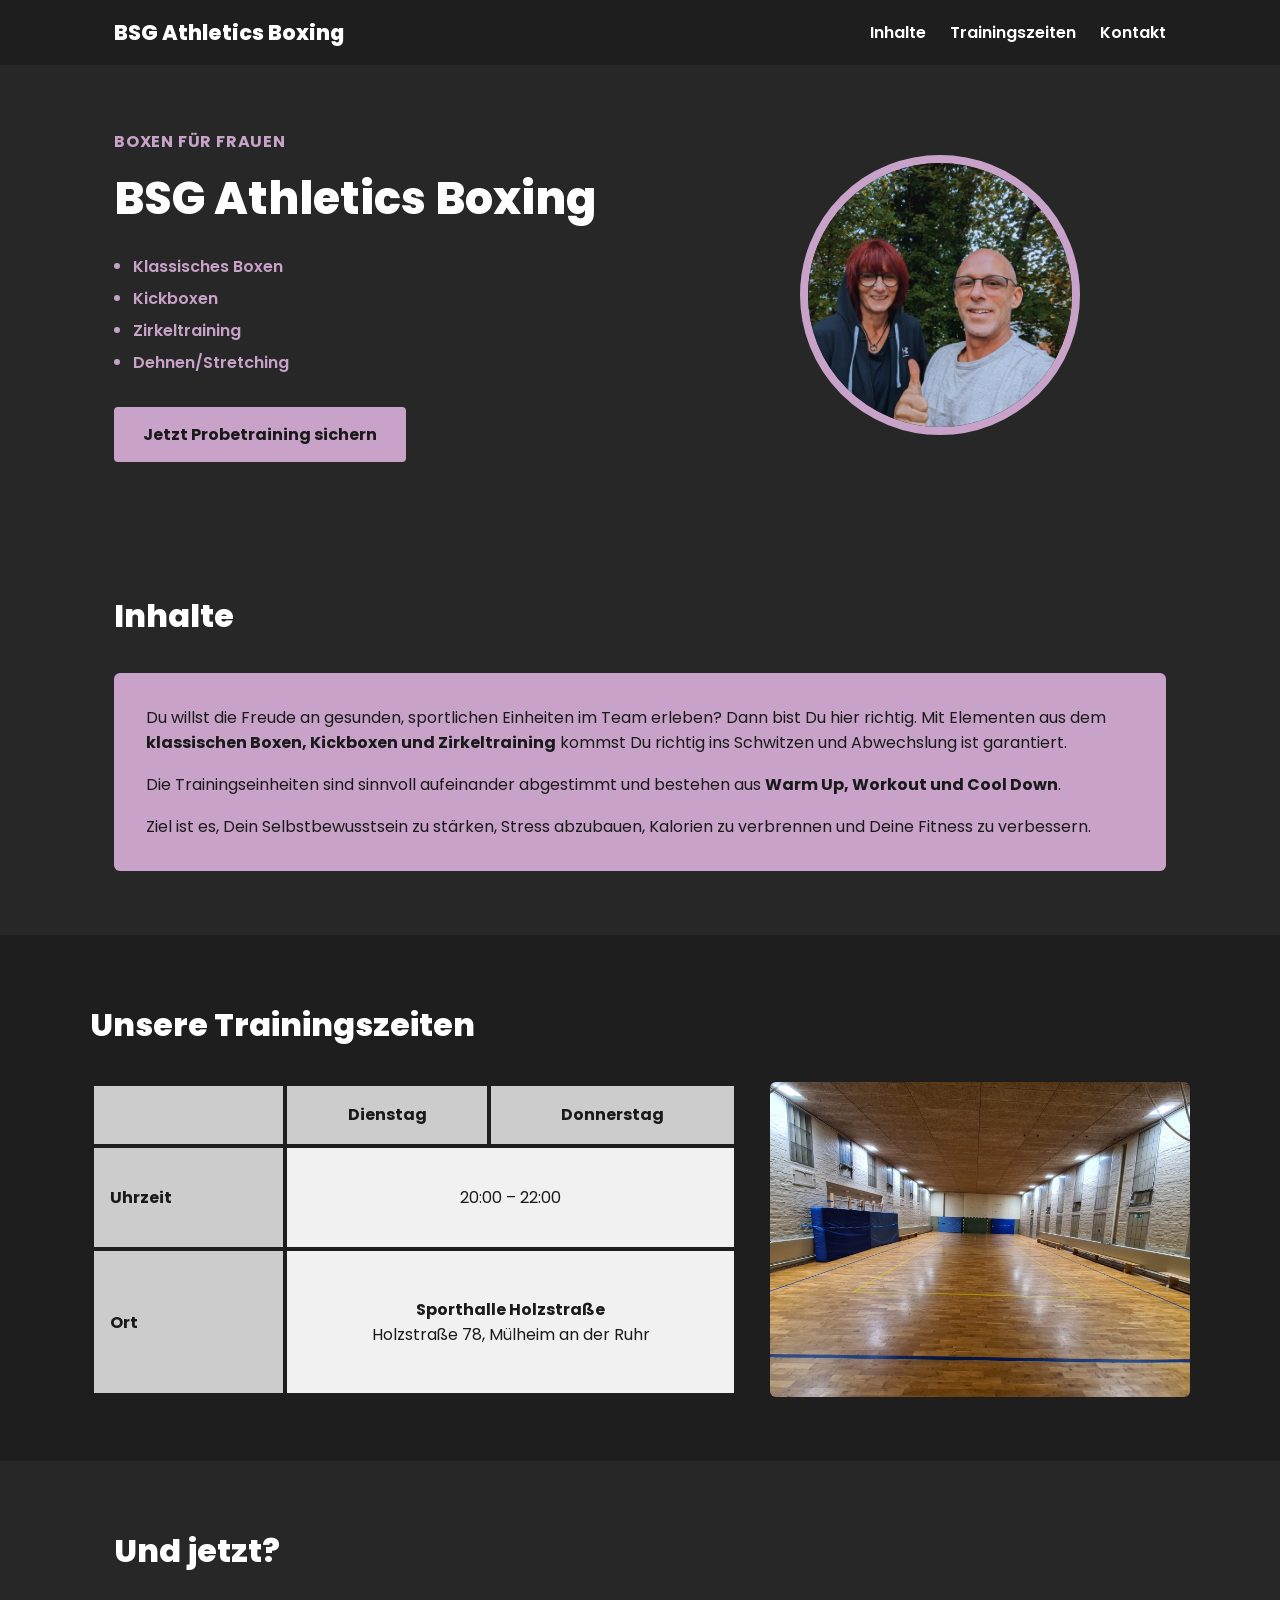
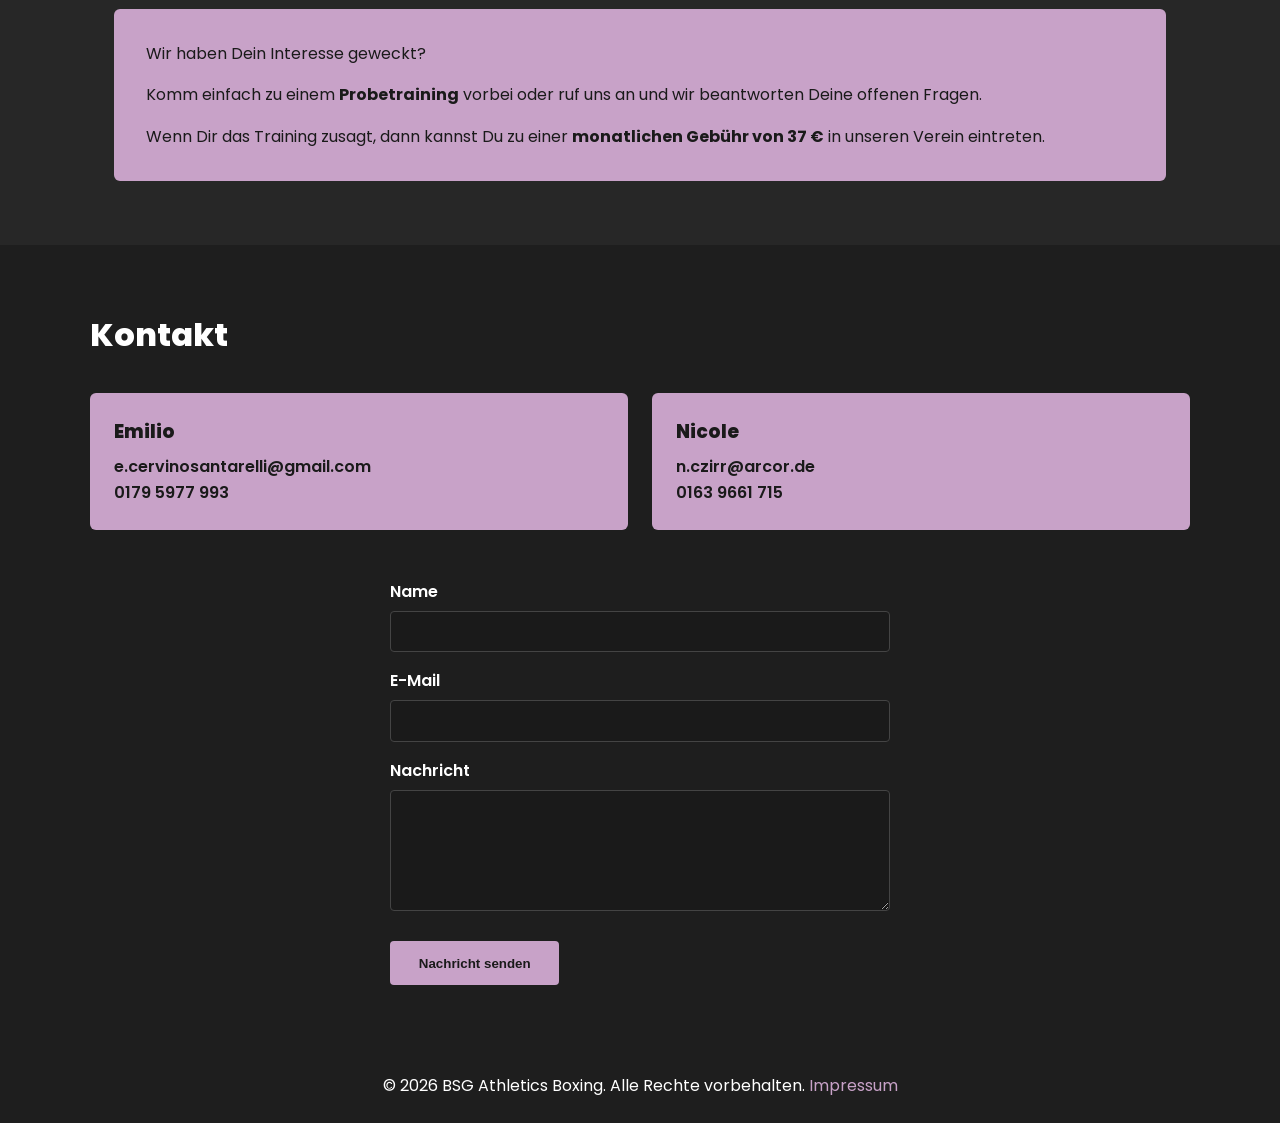
==== index.html @ befed925 "Redesign site to match club flyer Apply the dark/lilac color scheme and content from the BSG Athleti" ====
<!DOCTYPE html>
<html lang="de">
<head>
  <meta charset="UTF-8">
  <meta name="viewport" content="width=device-width, initial-scale=1.0">
  <title>BSG Athletics Boxing – Boxen für Frauen in Mülheim an der Ruhr</title>
  <link rel="preconnect" href="https://fonts.googleapis.com">
  <link rel="preconnect" href="https://fonts.gstatic.com" crossorigin>
  <link href="https://fonts.googleapis.com/css2?family=Poppins:wght@400;600;700;800&display=swap" rel="stylesheet">
  <link rel="stylesheet" href="css/style.css">
</head>
<body>

  <header class="site-header">
    <nav class="navbar">
      <a href="#" class="logo">BSG Athletics Boxing</a>
      <button class="nav-toggle" id="navToggle" aria-label="Menü öffnen">☰</button>
      <ul class="nav-links" id="navLinks">
        <li><a href="#inhalte">Inhalte</a></li>
        <li><a href="#trainingszeiten">Trainingszeiten</a></li>
        <li><a href="#kontakt">Kontakt</a></li>
      </ul>
    </nav>
  </header>

  <section class="hero">
    <div class="hero-content">
      <p class="eyebrow">Boxen für Frauen</p>
      <h1>BSG Athletics Boxing</h1>
      <ul class="hero-list">
        <li>Klassisches Boxen</li>
        <li>Kickboxen</li>
        <li>Zirkeltraining</li>
        <li>Dehnen/Stretching</li>
      </ul>
      <a href="#kontakt" class="btn">Jetzt Probetraining sichern</a>
    </div>
    <div class="hero-photo">
      <img src="images/team.jpg" alt="Emilio und Nicole von BSG Athletics Boxing">
    </div>
  </section>

  <section id="inhalte" class="section">
    <h2>Inhalte</h2>
    <div class="highlight-box">
      <p>
        Du willst die Freude an gesunden, sportlichen Einheiten im Team erleben?
        Dann bist Du hier richtig. Mit Elementen aus dem <strong>klassischen Boxen,
        Kickboxen und Zirkeltraining</strong> kommst Du richtig ins Schwitzen und
        Abwechslung ist garantiert.
      </p>
      <p>
        Die Trainingseinheiten sind sinnvoll aufeinander abgestimmt und bestehen aus
        <strong>Warm Up, Workout und Cool Down</strong>.
      </p>
      <p>
        Ziel ist es, Dein Selbstbewusstsein zu stärken, Stress abzubauen, Kalorien zu
        verbrennen und Deine Fitness zu verbessern.
      </p>
    </div>
  </section>

  <section id="trainingszeiten" class="section section-alt">
    <h2>Unsere Trainingszeiten</h2>
    <div class="times-wrap">
      <table class="times-table">
        <thead>
          <tr>
            <th></th>
            <th>Dienstag</th>
            <th>Donnerstag</th>
          </tr>
        </thead>
        <tbody>
          <tr>
            <th>Uhrzeit</th>
            <td colspan="2">20:00 – 22:00</td>
          </tr>
          <tr>
            <th>Ort</th>
            <td colspan="2">
              <strong>Sporthalle Holzstraße</strong><br>
              Holzstraße 78, Mülheim an der Ruhr
            </td>
          </tr>
        </tbody>
      </table>
      <img class="hall-photo" src="images/sporthalle.jpg" alt="Sporthalle Holzstraße">
    </div>
  </section>

  <section id="und-jetzt" class="section">
    <h2>Und jetzt?</h2>
    <div class="highlight-box">
      <p>Wir haben Dein Interesse geweckt?</p>
      <p>
        Komm einfach zu einem <strong>Probetraining</strong> vorbei oder ruf uns an und wir
        beantworten Deine offenen Fragen.
      </p>
      <p>
        Wenn Dir das Training zusagt, dann kannst Du zu einer <strong>monatlichen Gebühr von 37&nbsp;€</strong>
        in unseren Verein eintreten.
      </p>
    </div>
  </section>

  <section id="kontakt" class="section section-alt">
    <h2>Kontakt</h2>
    <div class="contact-grid">
      <div class="contact-card">
        <h3>Emilio</h3>
        <p><a href="mailto:e.cervinosantarelli@gmail.com">e.cervinosantarelli@gmail.com</a></p>
        <p><a href="tel:+491795977993">0179 5977 993</a></p>
      </div>
      <div class="contact-card">
        <h3>Nicole</h3>
        <p><a href="mailto:n.czirr@arcor.de">n.czirr@arcor.de</a></p>
        <p><a href="tel:+491639661715">0163 9661 715</a></p>
      </div>
    </div>

    <form class="contact-form">
      <label for="name">Name</label>
      <input type="text" id="name" name="name" required>

      <label for="email">E-Mail</label>
      <input type="email" id="email" name="email" required>

      <label for="nachricht">Nachricht</label>
      <textarea id="nachricht" name="nachricht" rows="5" required></textarea>

      <button type="submit" class="btn">Nachricht senden</button>
    </form>
  </section>

  <footer class="site-footer">
    <p>&copy; 2026 BSG Athletics Boxing. Alle Rechte vorbehalten. <a href="impressum.html">Impressum</a></p>
  </footer>

  <script src="js/script.js"></script>
</body>
</html>
---- css/style.css ----
:root {
  --color-bg: #272727;
  --color-bg-alt: #1e1e1e;
  --color-accent: #c8a2c8;
  --color-accent-dark: #a97fab;
  --color-text: #ffffff;
  --color-text-dark: #1a1a1a;
}

* {
  box-sizing: border-box;
  margin: 0;
  padding: 0;
}

body {
  font-family: "Poppins", Arial, sans-serif;
  background: var(--color-bg);
  color: var(--color-text);
  line-height: 1.6;
}

h1, h2, h3 {
  font-weight: 800;
}

a {
  color: inherit;
}

.btn {
  display: inline-block;
  background: var(--color-accent);
  color: var(--color-text-dark);
  padding: 0.9rem 1.8rem;
  border: none;
  border-radius: 4px;
  text-decoration: none;
  font-weight: 700;
  cursor: pointer;
  transition: background 0.2s ease;
}

.btn:hover {
  background: var(--color-accent-dark);
}

/* Header & Navigation */
.site-header {
  background: var(--color-bg-alt);
  position: sticky;
  top: 0;
  z-index: 10;
}

.navbar {
  max-width: 1100px;
  margin: 0 auto;
  display: flex;
  align-items: center;
  justify-content: space-between;
  padding: 1rem 1.5rem;
}

.logo {
  color: #fff;
  font-size: 1.3rem;
  font-weight: 800;
  text-decoration: none;
}

.nav-links {
  list-style: none;
  display: flex;
  gap: 1.5rem;
}

.nav-links a {
  color: #fff;
  text-decoration: none;
  font-weight: 600;
}

.nav-links a:hover {
  color: var(--color-accent);
}

.nav-toggle {
  display: none;
  background: none;
  border: none;
  color: #fff;
  font-size: 1.6rem;
  cursor: pointer;
}

/* Hero */
.hero {
  max-width: 1100px;
  margin: 0 auto;
  padding: 4rem 1.5rem;
  display: flex;
  align-items: center;
  gap: 3rem;
  flex-wrap: wrap;
}

.hero-content {
  flex: 1 1 380px;
}

.eyebrow {
  color: var(--color-accent);
  font-weight: 700;
  text-transform: uppercase;
  letter-spacing: 0.05em;
  margin-bottom: 0.5rem;
}

.hero-content h1 {
  font-size: 2.8rem;
  margin-bottom: 1.2rem;
}

.hero-list {
  list-style: none;
  margin-bottom: 2rem;
}

.hero-list li {
  position: relative;
  padding-left: 1.2rem;
  margin-bottom: 0.4rem;
  color: var(--color-accent);
  font-weight: 600;
}

.hero-list li::before {
  content: "";
  position: absolute;
  left: 0;
  top: 0.6em;
  width: 6px;
  height: 6px;
  border-radius: 50%;
  background: var(--color-accent);
}

.hero-photo {
  flex: 1 1 280px;
  display: flex;
  justify-content: center;
}

.hero-photo img {
  width: 280px;
  height: 280px;
  object-fit: cover;
  border-radius: 50%;
  border: 8px solid var(--color-accent);
}

/* Sections */
.section {
  max-width: 1100px;
  margin: 0 auto;
  padding: 4rem 1.5rem;
}

.section h2 {
  margin-bottom: 2rem;
  font-size: 2rem;
}

.section-alt {
  background: var(--color-bg-alt);
  max-width: 100%;
}

.section-alt > * {
  max-width: 1100px;
  margin-left: auto;
  margin-right: auto;
}

.highlight-box {
  background: var(--color-accent);
  color: var(--color-text-dark);
  padding: 2rem;
  border-radius: 6px;
}

.highlight-box p {
  margin-bottom: 1rem;
}

.highlight-box p:last-child {
  margin-bottom: 0;
}

/* Training times */
.times-wrap {
  display: flex;
  gap: 2rem;
  flex-wrap: wrap;
  align-items: stretch;
}

.times-table {
  flex: 1 1 380px;
  border-collapse: collapse;
  color: var(--color-text-dark);
  overflow: hidden;
  border-radius: 6px;
}

.times-table th,
.times-table td {
  padding: 1rem;
  border: 4px solid var(--color-bg-alt);
}

.times-table thead th {
  background: #cccccc;
  text-align: center;
}

.times-table tbody th {
  background: #cccccc;
  text-align: left;
  width: 30%;
}

.times-table tbody td {
  background: #f1f1f1;
  text-align: center;
}

.hall-photo {
  flex: 1 1 320px;
  width: 100%;
  max-width: 420px;
  object-fit: cover;
  border-radius: 6px;
}

/* Contact */
.contact-grid {
  display: grid;
  grid-template-columns: repeat(auto-fit, minmax(220px, 1fr));
  gap: 1.5rem;
  margin-bottom: 2.5rem;
}

.contact-card {
  background: var(--color-accent);
  color: var(--color-text-dark);
  padding: 1.5rem;
  border-radius: 6px;
}

.contact-card h3 {
  margin-bottom: 0.5rem;
}

.contact-card a {
  text-decoration: none;
  font-weight: 600;
}

.contact-card a:hover {
  text-decoration: underline;
}

.contact-form {
  display: flex;
  flex-direction: column;
  max-width: 500px;
  margin: 0 auto;
  gap: 0.4rem;
}

.contact-form label {
  font-weight: 600;
  margin-top: 0.6rem;
}

.contact-form input,
.contact-form textarea {
  padding: 0.6rem;
  border: 1px solid #444;
  border-radius: 4px;
  font-family: inherit;
  background: #1a1a1a;
  color: #fff;
}

.contact-form button {
  margin-top: 1.5rem;
  align-self: flex-start;
}

/* Footer */
.site-footer {
  background: var(--color-bg-alt);
  text-align: center;
  padding: 1.5rem;
}

.site-footer a {
  color: var(--color-accent);
  text-decoration: none;
}

.site-footer a:hover {
  text-decoration: underline;
}

/* Responsive */
@media (max-width: 700px) {
  .nav-toggle {
    display: block;
  }

  .nav-links {
    position: absolute;
    top: 100%;
    left: 0;
    right: 0;
    background: var(--color-bg-alt);
    flex-direction: column;
    align-items: center;
    padding: 1rem 0;
    display: none;
  }

  .nav-links.open {
    display: flex;
  }

  .hero {
    text-align: center;
    justify-content: center;
  }

  .hero-list {
    display: inline-block;
    text-align: left;
  }
}
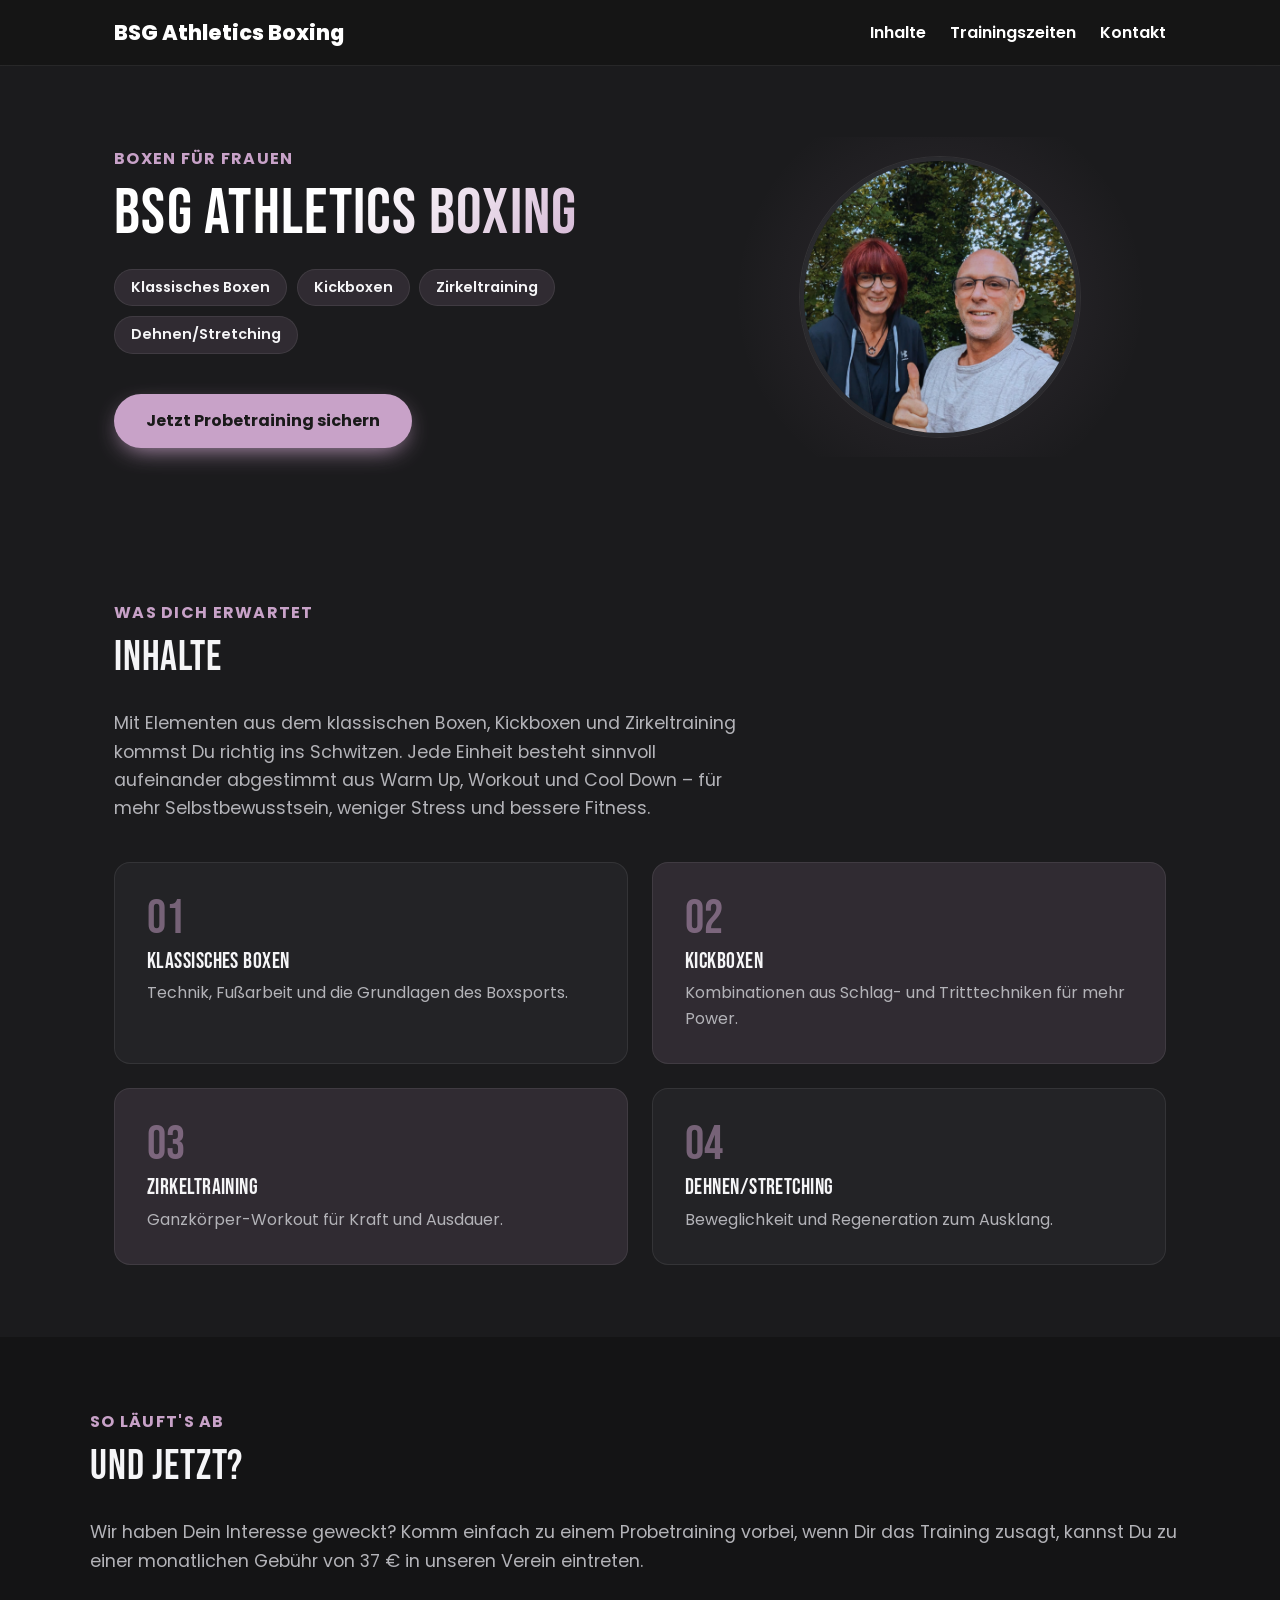
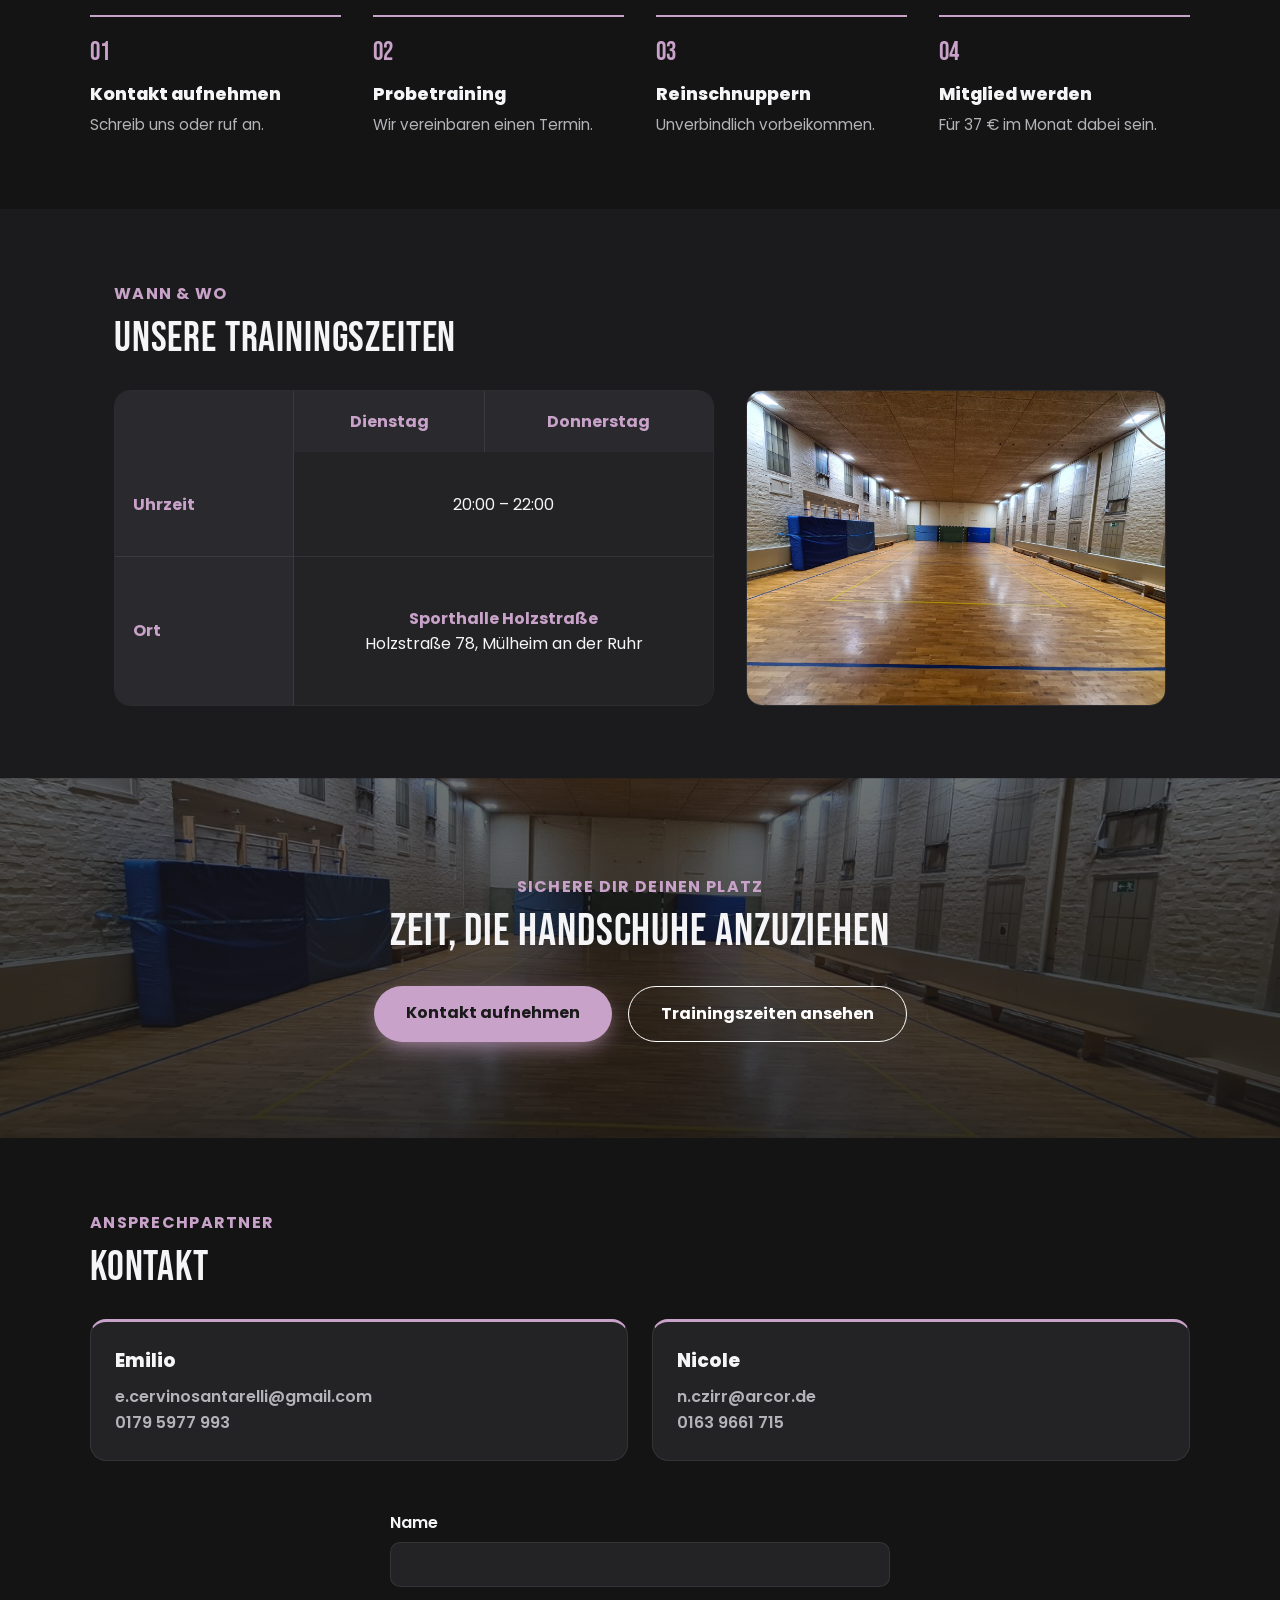
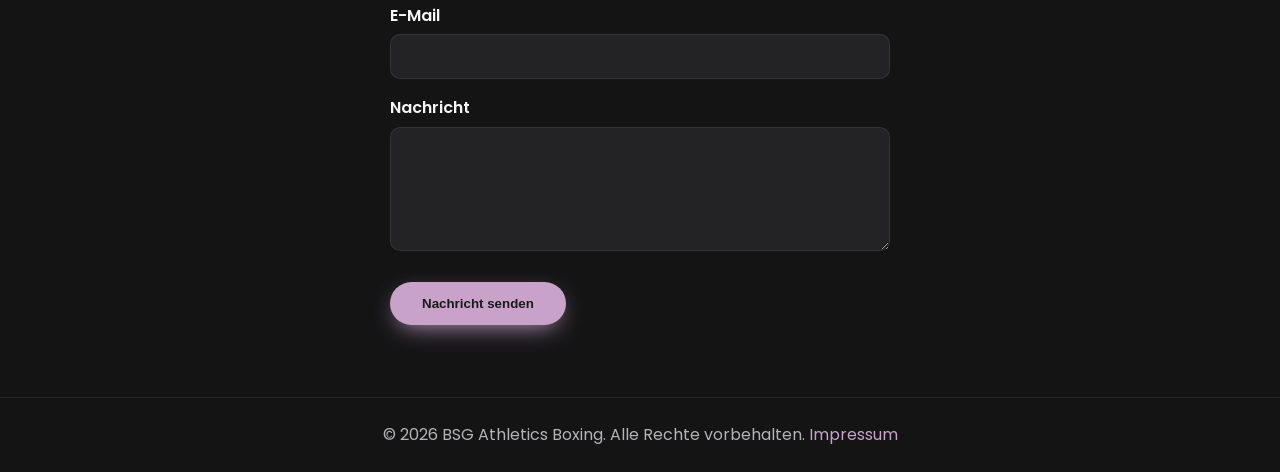
==== commit b4c66826: "Adopt editorial layout style for content sections Add a numbered activity tile grid, a step-by-step " ====
--- a/index.html
+++ b/index.html
@@ -6,7 +6,7 @@
   <title>BSG Athletics Boxing – Boxen für Frauen in Mülheim an der Ruhr</title>
   <link rel="preconnect" href="https://fonts.googleapis.com">
   <link rel="preconnect" href="https://fonts.gstatic.com" crossorigin>
-  <link href="https://fonts.googleapis.com/css2?family=Poppins:wght@400;600;700;800&display=swap" rel="stylesheet">
+  <link href="https://fonts.googleapis.com/css2?family=Bebas+Neue&family=Poppins:wght@400;600;700;800&display=swap" rel="stylesheet">
   <link rel="stylesheet" href="css/style.css">
 </head>
 <body>
@@ -26,7 +26,7 @@
   <section class="hero">
     <div class="hero-content">
       <p class="eyebrow">Boxen für Frauen</p>
-      <h1>BSG Athletics Boxing</h1>
+      <h1 class="display">BSG Athletics Boxing</h1>
       <ul class="hero-list">
         <li>Klassisches Boxen</li>
         <li>Kickboxen</li>
@@ -41,27 +41,75 @@
   </section>
 
   <section id="inhalte" class="section">
-    <h2>Inhalte</h2>
-    <div class="highlight-box">
-      <p>
-        Du willst die Freude an gesunden, sportlichen Einheiten im Team erleben?
-        Dann bist Du hier richtig. Mit Elementen aus dem <strong>klassischen Boxen,
-        Kickboxen und Zirkeltraining</strong> kommst Du richtig ins Schwitzen und
-        Abwechslung ist garantiert.
-      </p>
-      <p>
-        Die Trainingseinheiten sind sinnvoll aufeinander abgestimmt und bestehen aus
-        <strong>Warm Up, Workout und Cool Down</strong>.
-      </p>
-      <p>
-        Ziel ist es, Dein Selbstbewusstsein zu stärken, Stress abzubauen, Kalorien zu
-        verbrennen und Deine Fitness zu verbessern.
-      </p>
+    <p class="eyebrow">Was Dich erwartet</p>
+    <h2 class="display">Inhalte</h2>
+    <p class="lead">
+      Mit Elementen aus dem klassischen Boxen, Kickboxen und Zirkeltraining kommst Du
+      richtig ins Schwitzen. Jede Einheit besteht sinnvoll aufeinander abgestimmt aus
+      Warm&nbsp;Up, Workout und Cool&nbsp;Down &ndash; für mehr Selbstbewusstsein, weniger
+      Stress und bessere Fitness.
+    </p>
+
+    <div class="tile-grid">
+      <div class="tile">
+        <span class="tile-num">01</span>
+        <h3 class="display">Klassisches Boxen</h3>
+        <p>Technik, Fußarbeit und die Grundlagen des Boxsports.</p>
+      </div>
+      <div class="tile tile-soft">
+        <span class="tile-num">02</span>
+        <h3 class="display">Kickboxen</h3>
+        <p>Kombinationen aus Schlag- und Tritttechniken für mehr Power.</p>
+      </div>
+      <div class="tile tile-soft">
+        <span class="tile-num">03</span>
+        <h3 class="display">Zirkeltraining</h3>
+        <p>Ganzkörper-Workout für Kraft und Ausdauer.</p>
+      </div>
+      <div class="tile">
+        <span class="tile-num">04</span>
+        <h3 class="display">Dehnen/Stretching</h3>
+        <p>Beweglichkeit und Regeneration zum Ausklang.</p>
+      </div>
     </div>
   </section>
 
-  <section id="trainingszeiten" class="section section-alt">
-    <h2>Unsere Trainingszeiten</h2>
+  <section id="ablauf" class="section section-alt">
+    <p class="eyebrow">So läuft's ab</p>
+    <h2 class="display">Und jetzt?</h2>
+    <p class="lead">
+      Wir haben Dein Interesse geweckt? Komm einfach zu einem Probetraining vorbei, wenn
+      Dir das Training zusagt, kannst Du zu einer monatlichen Gebühr von 37&nbsp;€ in
+      unseren Verein eintreten.
+    </p>
+
+    <div class="steps">
+      <div class="step">
+        <span class="step-num">01</span>
+        <h3>Kontakt aufnehmen</h3>
+        <p>Schreib uns oder ruf an.</p>
+      </div>
+      <div class="step">
+        <span class="step-num">02</span>
+        <h3>Probetraining</h3>
+        <p>Wir vereinbaren einen Termin.</p>
+      </div>
+      <div class="step">
+        <span class="step-num">03</span>
+        <h3>Reinschnuppern</h3>
+        <p>Unverbindlich vorbeikommen.</p>
+      </div>
+      <div class="step">
+        <span class="step-num">04</span>
+        <h3>Mitglied werden</h3>
+        <p>Für 37&nbsp;€ im Monat dabei sein.</p>
+      </div>
+    </div>
+  </section>
+
+  <section id="trainingszeiten" class="section">
+    <p class="eyebrow">Wann & wo</p>
+    <h2 class="display">Unsere Trainingszeiten</h2>
     <div class="times-wrap">
       <table class="times-table">
         <thead>
@@ -89,23 +137,20 @@
     </div>
   </section>
 
-  <section id="und-jetzt" class="section">
-    <h2>Und jetzt?</h2>
-    <div class="highlight-box">
-      <p>Wir haben Dein Interesse geweckt?</p>
-      <p>
-        Komm einfach zu einem <strong>Probetraining</strong> vorbei oder ruf uns an und wir
-        beantworten Deine offenen Fragen.
-      </p>
-      <p>
-        Wenn Dir das Training zusagt, dann kannst Du zu einer <strong>monatlichen Gebühr von 37&nbsp;€</strong>
-        in unseren Verein eintreten.
-      </p>
+  <section class="cta-banner" style="background-image: linear-gradient(rgba(20,20,21,0.6), rgba(20,20,21,0.85)), url('images/sporthalle.jpg');">
+    <div class="cta-content">
+      <p class="eyebrow">Sichere Dir Deinen Platz</p>
+      <h2 class="display">Zeit, die Handschuhe anzuziehen</h2>
+      <div class="cta-buttons">
+        <a href="#kontakt" class="btn">Kontakt aufnehmen</a>
+        <a href="#trainingszeiten" class="btn btn-outline">Trainingszeiten ansehen</a>
+      </div>
     </div>
   </section>
 
   <section id="kontakt" class="section section-alt">
-    <h2>Kontakt</h2>
+    <p class="eyebrow">Ansprechpartner</p>
+    <h2 class="display">Kontakt</h2>
     <div class="contact-grid">
       <div class="contact-card">
         <h3>Emilio</h3>
--- a/css/style.css
+++ b/css/style.css
@@ -1,9 +1,14 @@
 :root {
-  --color-bg: #272727;
-  --color-bg-alt: #1e1e1e;
+  --color-bg: #1b1b1d;
+  --color-bg-alt: #141415;
+  --color-surface: #232326;
+  --color-surface-2: #2a2a2e;
+  --color-border: rgba(255, 255, 255, 0.08);
   --color-accent: #c8a2c8;
   --color-accent-dark: #a97fab;
-  --color-text: #ffffff;
+  --color-accent-soft: rgba(200, 162, 200, 0.12);
+  --color-text: #f5f5f7;
+  --color-text-muted: #b3b3b8;
   --color-text-dark: #1a1a1a;
 }
 
@@ -11,6 +16,10 @@
   box-sizing: border-box;
   margin: 0;
   padding: 0;
+}
+
+html {
+  scroll-behavior: smooth;
 }
 
 body {
@@ -24,6 +33,33 @@
   font-weight: 800;
 }
 
+.display {
+  font-family: "Bebas Neue", "Poppins", Arial, sans-serif;
+  font-weight: 400;
+  text-transform: uppercase;
+  letter-spacing: 0.02em;
+  line-height: 0.95;
+}
+
+.section h2.display {
+  font-size: 2.6rem;
+}
+
+p {
+  color: var(--color-text-muted);
+}
+
+.lead {
+  font-size: 1.1rem;
+  max-width: 640px;
+  margin-bottom: 2.5rem;
+}
+
+strong {
+  color: var(--color-accent);
+  font-weight: 700;
+}
+
 a {
   color: inherit;
 }
@@ -32,22 +68,27 @@
   display: inline-block;
   background: var(--color-accent);
   color: var(--color-text-dark);
-  padding: 0.9rem 1.8rem;
+  padding: 0.9rem 2rem;
   border: none;
-  border-radius: 4px;
+  border-radius: 999px;
   text-decoration: none;
   font-weight: 700;
   cursor: pointer;
-  transition: background 0.2s ease;
+  box-shadow: 0 8px 24px -8px var(--color-accent);
+  transition: transform 0.2s ease, box-shadow 0.2s ease, background 0.2s ease;
 }
 
 .btn:hover {
   background: var(--color-accent-dark);
+  transform: translateY(-2px);
+  box-shadow: 0 12px 28px -8px var(--color-accent-dark);
 }
 
 /* Header & Navigation */
 .site-header {
-  background: var(--color-bg-alt);
+  background: rgba(20, 20, 21, 0.8);
+  backdrop-filter: blur(10px);
+  border-bottom: 1px solid var(--color-border);
   position: sticky;
   top: 0;
   z-index: 10;
@@ -79,6 +120,7 @@
   color: #fff;
   text-decoration: none;
   font-weight: 600;
+  transition: color 0.2s ease;
 }
 
 .nav-links a:hover {
@@ -98,11 +140,12 @@
 .hero {
   max-width: 1100px;
   margin: 0 auto;
-  padding: 4rem 1.5rem;
+  padding: 5rem 1.5rem;
   display: flex;
   align-items: center;
   gap: 3rem;
   flex-wrap: wrap;
+  position: relative;
 }
 
 .hero-content {
@@ -113,58 +156,68 @@
   color: var(--color-accent);
   font-weight: 700;
   text-transform: uppercase;
-  letter-spacing: 0.05em;
-  margin-bottom: 0.5rem;
+  letter-spacing: 0.08em;
+  margin-bottom: 0.75rem;
 }
 
 .hero-content h1 {
-  font-size: 2.8rem;
-  margin-bottom: 1.2rem;
+  font-size: 4rem;
+  margin-bottom: 1.5rem;
+  background: linear-gradient(135deg, #ffffff 40%, var(--color-accent));
+  -webkit-background-clip: text;
+  background-clip: text;
+  color: transparent;
 }
 
 .hero-list {
   list-style: none;
-  margin-bottom: 2rem;
+  margin-bottom: 2.5rem;
+  display: flex;
+  flex-wrap: wrap;
+  gap: 0.6rem;
 }
 
 .hero-list li {
+  padding: 0.4rem 1rem;
+  border-radius: 999px;
+  background: var(--color-accent-soft);
+  border: 1px solid var(--color-border);
+  color: var(--color-text);
+  font-weight: 600;
+  font-size: 0.9rem;
+}
+
+.hero-photo {
+  flex: 1 1 280px;
+  display: flex;
+  justify-content: center;
   position: relative;
-  padding-left: 1.2rem;
-  margin-bottom: 0.4rem;
-  color: var(--color-accent);
-  font-weight: 600;
-}
-
-.hero-list li::before {
+}
+
+.hero-photo::before {
   content: "";
   position: absolute;
-  left: 0;
-  top: 0.6em;
-  width: 6px;
-  height: 6px;
-  border-radius: 50%;
-  background: var(--color-accent);
-}
-
-.hero-photo {
-  flex: 1 1 280px;
-  display: flex;
-  justify-content: center;
+  inset: -20px;
+  background: radial-gradient(circle, var(--color-accent-soft), transparent 70%);
+  z-index: 0;
 }
 
 .hero-photo img {
+  position: relative;
+  z-index: 1;
   width: 280px;
   height: 280px;
   object-fit: cover;
   border-radius: 50%;
-  border: 8px solid var(--color-accent);
+  border: 4px solid var(--color-surface-2);
+  box-shadow: 0 0 0 1px var(--color-border);
 }
 
 /* Sections */
 .section {
   max-width: 1100px;
   margin: 0 auto;
-  padding: 4rem 1.5rem;
+  padding: 4.5rem 1.5rem;
 }
 
 .section h2 {
@@ -184,10 +237,12 @@
 }
 
 .highlight-box {
-  background: var(--color-accent);
-  color: var(--color-text-dark);
+  background: var(--color-surface);
+  border: 1px solid var(--color-border);
+  border-left: 3px solid var(--color-accent);
+  color: var(--color-text-muted);
   padding: 2rem;
-  border-radius: 6px;
+  border-radius: 16px;
 }
 
 .highlight-box p {
@@ -196,6 +251,113 @@
 
 .highlight-box p:last-child {
   margin-bottom: 0;
+}
+
+/* Activity tiles */
+.tile-grid {
+  display: grid;
+  grid-template-columns: repeat(2, 1fr);
+  gap: 1.5rem;
+}
+
+.tile {
+  background: var(--color-surface);
+  border: 1px solid var(--color-border);
+  border-radius: 16px;
+  padding: 2rem;
+  position: relative;
+  overflow: hidden;
+}
+
+.tile-soft {
+  background: var(--color-accent-soft);
+}
+
+.tile-num {
+  display: block;
+  font-family: "Bebas Neue", sans-serif;
+  font-size: 3rem;
+  color: var(--color-accent);
+  opacity: 0.5;
+  line-height: 1;
+  margin-bottom: 0.5rem;
+}
+
+.tile h3 {
+  font-size: 1.4rem;
+  margin-bottom: 0.5rem;
+}
+
+.tile p {
+  margin-bottom: 0;
+}
+
+/* Steps */
+.steps {
+  display: grid;
+  grid-template-columns: repeat(auto-fit, minmax(180px, 1fr));
+  gap: 2rem;
+}
+
+.step {
+  border-top: 2px solid var(--color-accent);
+  padding-top: 1rem;
+}
+
+.step-num {
+  display: block;
+  font-family: "Bebas Neue", sans-serif;
+  font-size: 1.6rem;
+  color: var(--color-accent);
+  margin-bottom: 0.4rem;
+}
+
+.step h3 {
+  font-size: 1.1rem;
+  margin-bottom: 0.3rem;
+}
+
+.step p {
+  margin-bottom: 0;
+  font-size: 0.95rem;
+}
+
+/* CTA banner */
+.cta-banner {
+  background-size: cover;
+  background-position: center;
+  padding: 6rem 1.5rem;
+  text-align: center;
+}
+
+.cta-content {
+  max-width: 700px;
+  margin: 0 auto;
+}
+
+.cta-content h2 {
+  font-size: 2.8rem;
+  margin-bottom: 2rem;
+}
+
+.cta-buttons {
+  display: flex;
+  gap: 1rem;
+  justify-content: center;
+  flex-wrap: wrap;
+}
+
+.btn-outline {
+  background: transparent;
+  color: #fff;
+  border: 1px solid #fff;
+  box-shadow: none;
+}
+
+.btn-outline:hover {
+  background: rgba(255, 255, 255, 0.1);
+  color: #fff;
+  box-shadow: none;
 }
 
 /* Training times */
@@ -208,31 +370,46 @@
 
 .times-table {
   flex: 1 1 380px;
-  border-collapse: collapse;
-  color: var(--color-text-dark);
+  border-collapse: separate;
+  border-spacing: 0;
+  color: var(--color-text);
+  border-radius: 16px;
   overflow: hidden;
-  border-radius: 6px;
+  border: 1px solid var(--color-border);
 }
 
 .times-table th,
 .times-table td {
-  padding: 1rem;
-  border: 4px solid var(--color-bg-alt);
+  padding: 1.1rem;
+  border-bottom: 1px solid var(--color-border);
+  border-right: 1px solid var(--color-border);
+}
+
+.times-table tr:last-child th,
+.times-table tr:last-child td {
+  border-bottom: none;
+}
+
+.times-table th:last-child,
+.times-table td:last-child {
+  border-right: none;
 }
 
 .times-table thead th {
-  background: #cccccc;
+  background: var(--color-surface-2);
+  color: var(--color-accent);
   text-align: center;
 }
 
 .times-table tbody th {
-  background: #cccccc;
+  background: var(--color-surface-2);
+  color: var(--color-accent);
   text-align: left;
   width: 30%;
 }
 
 .times-table tbody td {
-  background: #f1f1f1;
+  background: var(--color-surface);
   text-align: center;
 }
 
@@ -241,7 +418,8 @@
   width: 100%;
   max-width: 420px;
   object-fit: cover;
-  border-radius: 6px;
+  border-radius: 16px;
+  border: 1px solid var(--color-border);
 }
 
 /* Contact */
@@ -253,23 +431,34 @@
 }
 
 .contact-card {
-  background: var(--color-accent);
-  color: var(--color-text-dark);
+  background: var(--color-surface);
+  border: 1px solid var(--color-border);
+  border-top: 3px solid var(--color-accent);
+  color: var(--color-text-muted);
   padding: 1.5rem;
-  border-radius: 6px;
+  border-radius: 16px;
+  transition: transform 0.2s ease, box-shadow 0.2s ease;
+}
+
+.contact-card:hover {
+  transform: translateY(-4px);
+  box-shadow: 0 12px 24px -12px rgba(0, 0, 0, 0.6);
 }
 
 .contact-card h3 {
+  color: var(--color-text);
   margin-bottom: 0.5rem;
 }
 
 .contact-card a {
+  display: block;
   text-decoration: none;
   font-weight: 600;
+  color: var(--color-text-muted);
 }
 
 .contact-card a:hover {
-  text-decoration: underline;
+  color: var(--color-accent);
 }
 
 .contact-form {
@@ -283,16 +472,24 @@
 .contact-form label {
   font-weight: 600;
   margin-top: 0.6rem;
+  color: var(--color-text);
 }
 
 .contact-form input,
 .contact-form textarea {
-  padding: 0.6rem;
-  border: 1px solid #444;
-  border-radius: 4px;
+  padding: 0.7rem 0.9rem;
+  border: 1px solid var(--color-border);
+  border-radius: 10px;
   font-family: inherit;
-  background: #1a1a1a;
+  background: var(--color-surface);
   color: #fff;
+  transition: border-color 0.2s ease;
+}
+
+.contact-form input:focus,
+.contact-form textarea:focus {
+  outline: none;
+  border-color: var(--color-accent);
 }
 
 .contact-form button {
@@ -303,8 +500,13 @@
 /* Footer */
 .site-footer {
   background: var(--color-bg-alt);
+  border-top: 1px solid var(--color-border);
   text-align: center;
   padding: 1.5rem;
+}
+
+.site-footer p {
+  color: var(--color-text-muted);
 }
 
 .site-footer a {
@@ -328,6 +530,7 @@
     left: 0;
     right: 0;
     background: var(--color-bg-alt);
+    border-bottom: 1px solid var(--color-border);
     flex-direction: column;
     align-items: center;
     padding: 1rem 0;
@@ -344,7 +547,18 @@
   }
 
   .hero-list {
-    display: inline-block;
-    text-align: left;
-  }
-}
+    justify-content: center;
+  }
+
+  .hero-content h1 {
+    font-size: 2.8rem;
+  }
+
+  .tile-grid {
+    grid-template-columns: 1fr;
+  }
+
+  .cta-content h2 {
+    font-size: 2.2rem;
+  }
+}
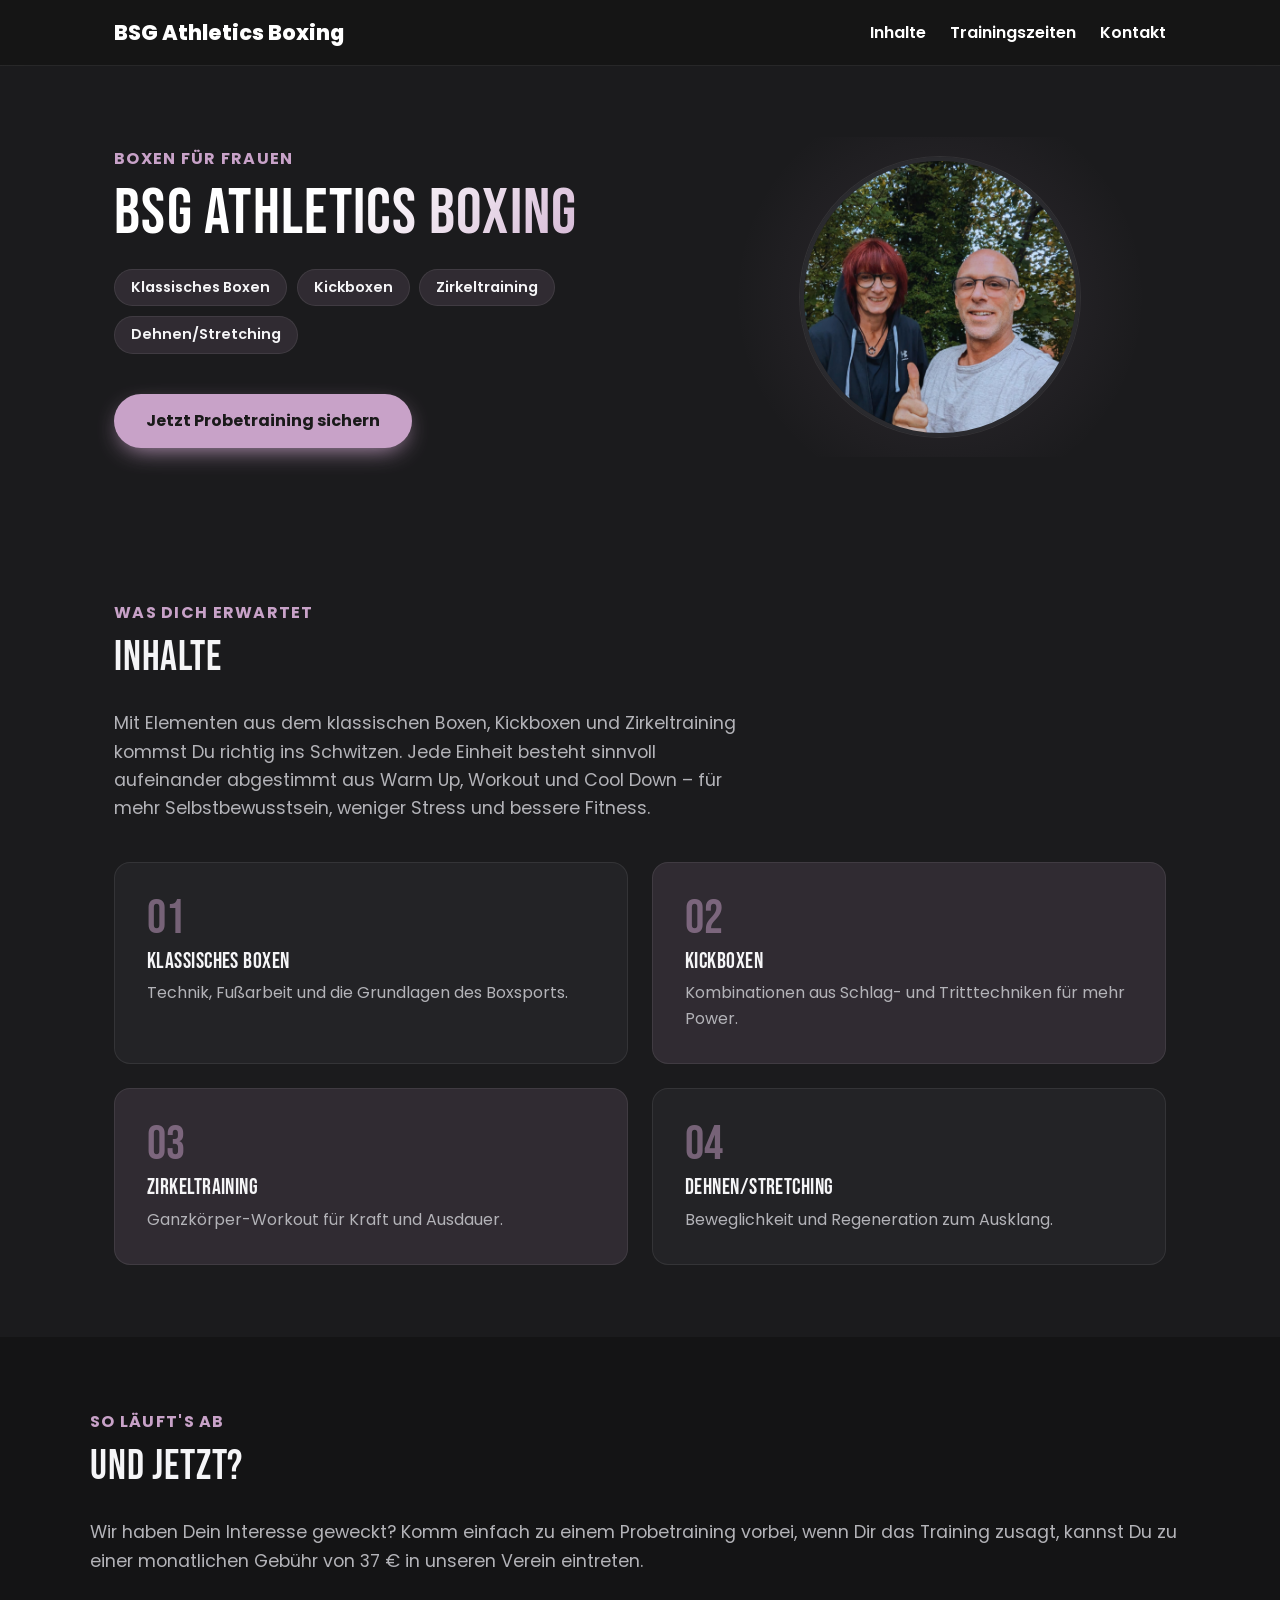
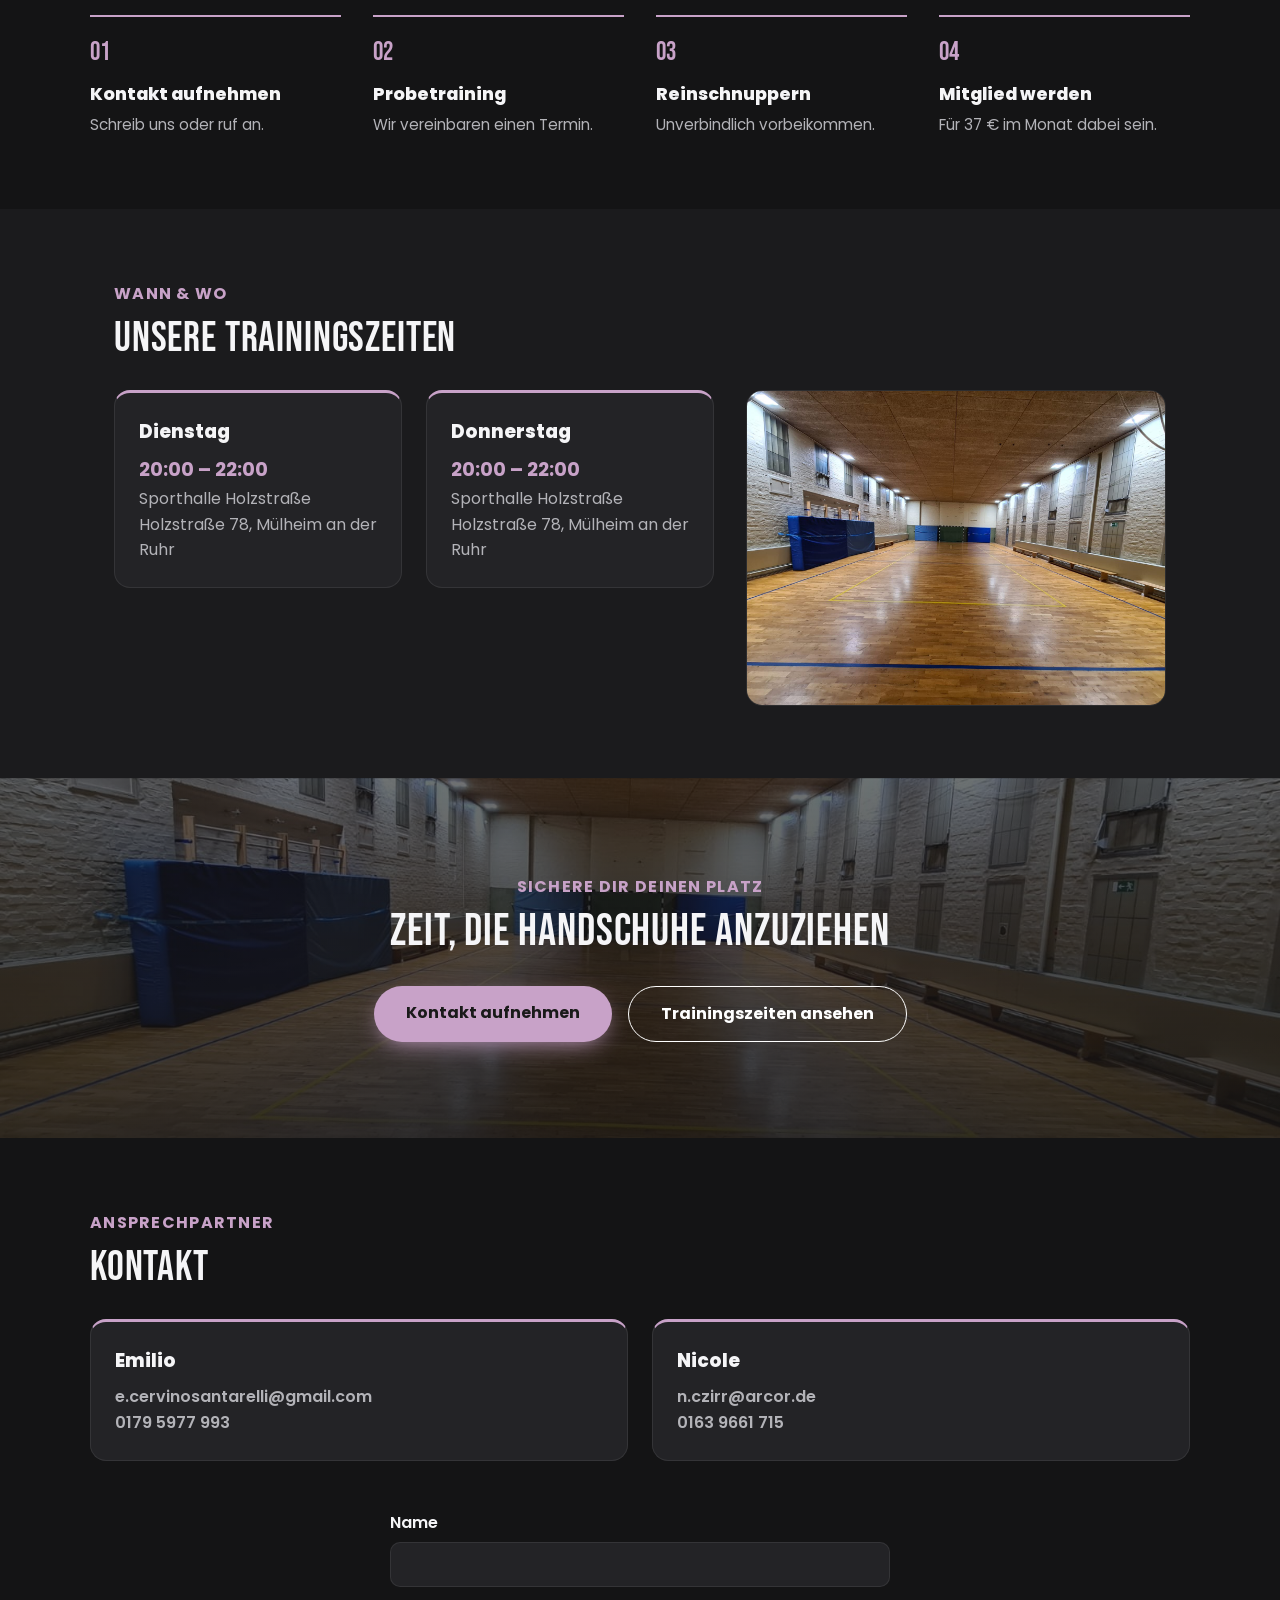
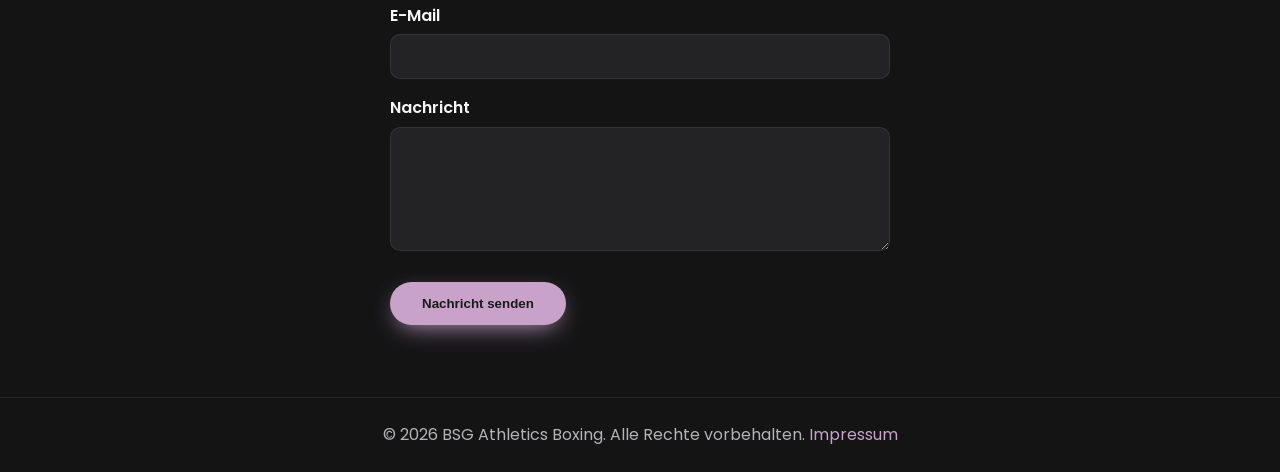
==== commit 15a8c6c5: "Replace training times table with contact-style info cards Show Dienstag/Donnerstag as cards matchin" ====
--- a/index.html
+++ b/index.html
@@ -111,28 +111,18 @@
     <p class="eyebrow">Wann & wo</p>
     <h2 class="display">Unsere Trainingszeiten</h2>
     <div class="times-wrap">
-      <table class="times-table">
-        <thead>
-          <tr>
-            <th></th>
-            <th>Dienstag</th>
-            <th>Donnerstag</th>
-          </tr>
-        </thead>
-        <tbody>
-          <tr>
-            <th>Uhrzeit</th>
-            <td colspan="2">20:00 – 22:00</td>
-          </tr>
-          <tr>
-            <th>Ort</th>
-            <td colspan="2">
-              <strong>Sporthalle Holzstraße</strong><br>
-              Holzstraße 78, Mülheim an der Ruhr
-            </td>
-          </tr>
-        </tbody>
-      </table>
+      <div class="info-grid times-grid">
+        <div class="info-card">
+          <h3>Dienstag</h3>
+          <p class="time">20:00 – 22:00</p>
+          <p>Sporthalle Holzstraße<br>Holzstraße 78, Mülheim an der Ruhr</p>
+        </div>
+        <div class="info-card">
+          <h3>Donnerstag</h3>
+          <p class="time">20:00 – 22:00</p>
+          <p>Sporthalle Holzstraße<br>Holzstraße 78, Mülheim an der Ruhr</p>
+        </div>
+      </div>
       <img class="hall-photo" src="images/sporthalle.jpg" alt="Sporthalle Holzstraße">
     </div>
   </section>
@@ -151,13 +141,13 @@
   <section id="kontakt" class="section section-alt">
     <p class="eyebrow">Ansprechpartner</p>
     <h2 class="display">Kontakt</h2>
-    <div class="contact-grid">
-      <div class="contact-card">
+    <div class="info-grid">
+      <div class="info-card">
         <h3>Emilio</h3>
         <p><a href="mailto:e.cervinosantarelli@gmail.com">e.cervinosantarelli@gmail.com</a></p>
         <p><a href="tel:+491795977993">0179 5977 993</a></p>
       </div>
-      <div class="contact-card">
+      <div class="info-card">
         <h3>Nicole</h3>
         <p><a href="mailto:n.czirr@arcor.de">n.czirr@arcor.de</a></p>
         <p><a href="tel:+491639661715">0163 9661 715</a></p>
--- a/css/style.css
+++ b/css/style.css
@@ -360,6 +360,45 @@
   box-shadow: none;
 }
 
+/* Reusable info cards (training times, contact) */
+.info-grid {
+  display: grid;
+  grid-template-columns: repeat(auto-fit, minmax(220px, 1fr));
+  gap: 1.5rem;
+  margin-bottom: 2.5rem;
+}
+
+.info-card {
+  background: var(--color-surface);
+  border: 1px solid var(--color-border);
+  border-top: 3px solid var(--color-accent);
+  color: var(--color-text-muted);
+  padding: 1.5rem;
+  border-radius: 16px;
+  transition: transform 0.2s ease, box-shadow 0.2s ease;
+}
+
+.info-card:hover {
+  transform: translateY(-4px);
+  box-shadow: 0 12px 24px -12px rgba(0, 0, 0, 0.6);
+}
+
+.info-card h3 {
+  color: var(--color-text);
+  margin-bottom: 0.5rem;
+}
+
+.info-card a {
+  display: block;
+  text-decoration: none;
+  font-weight: 600;
+  color: var(--color-text-muted);
+}
+
+.info-card a:hover {
+  color: var(--color-accent);
+}
+
 /* Training times */
 .times-wrap {
   display: flex;
@@ -368,49 +407,16 @@
   align-items: stretch;
 }
 
-.times-table {
+.times-grid {
   flex: 1 1 380px;
-  border-collapse: separate;
-  border-spacing: 0;
-  color: var(--color-text);
-  border-radius: 16px;
-  overflow: hidden;
-  border: 1px solid var(--color-border);
-}
-
-.times-table th,
-.times-table td {
-  padding: 1.1rem;
-  border-bottom: 1px solid var(--color-border);
-  border-right: 1px solid var(--color-border);
-}
-
-.times-table tr:last-child th,
-.times-table tr:last-child td {
-  border-bottom: none;
-}
-
-.times-table th:last-child,
-.times-table td:last-child {
-  border-right: none;
-}
-
-.times-table thead th {
-  background: var(--color-surface-2);
-  color: var(--color-accent);
-  text-align: center;
-}
-
-.times-table tbody th {
-  background: var(--color-surface-2);
-  color: var(--color-accent);
-  text-align: left;
-  width: 30%;
-}
-
-.times-table tbody td {
-  background: var(--color-surface);
-  text-align: center;
+  margin-bottom: 0;
+  align-content: start;
+}
+
+.info-card .time {
+  color: var(--color-accent);
+  font-weight: 700;
+  font-size: 1.2rem;
 }
 
 .hall-photo {
@@ -420,45 +426,6 @@
   object-fit: cover;
   border-radius: 16px;
   border: 1px solid var(--color-border);
-}
-
-/* Contact */
-.contact-grid {
-  display: grid;
-  grid-template-columns: repeat(auto-fit, minmax(220px, 1fr));
-  gap: 1.5rem;
-  margin-bottom: 2.5rem;
-}
-
-.contact-card {
-  background: var(--color-surface);
-  border: 1px solid var(--color-border);
-  border-top: 3px solid var(--color-accent);
-  color: var(--color-text-muted);
-  padding: 1.5rem;
-  border-radius: 16px;
-  transition: transform 0.2s ease, box-shadow 0.2s ease;
-}
-
-.contact-card:hover {
-  transform: translateY(-4px);
-  box-shadow: 0 12px 24px -12px rgba(0, 0, 0, 0.6);
-}
-
-.contact-card h3 {
-  color: var(--color-text);
-  margin-bottom: 0.5rem;
-}
-
-.contact-card a {
-  display: block;
-  text-decoration: none;
-  font-weight: 600;
-  color: var(--color-text-muted);
-}
-
-.contact-card a:hover {
-  color: var(--color-accent);
 }
 
 .contact-form {
@@ -554,6 +521,10 @@
     font-size: 2.8rem;
   }
 
+  .section h2.display {
+    font-size: 2.1rem;
+  }
+
   .tile-grid {
     grid-template-columns: 1fr;
   }
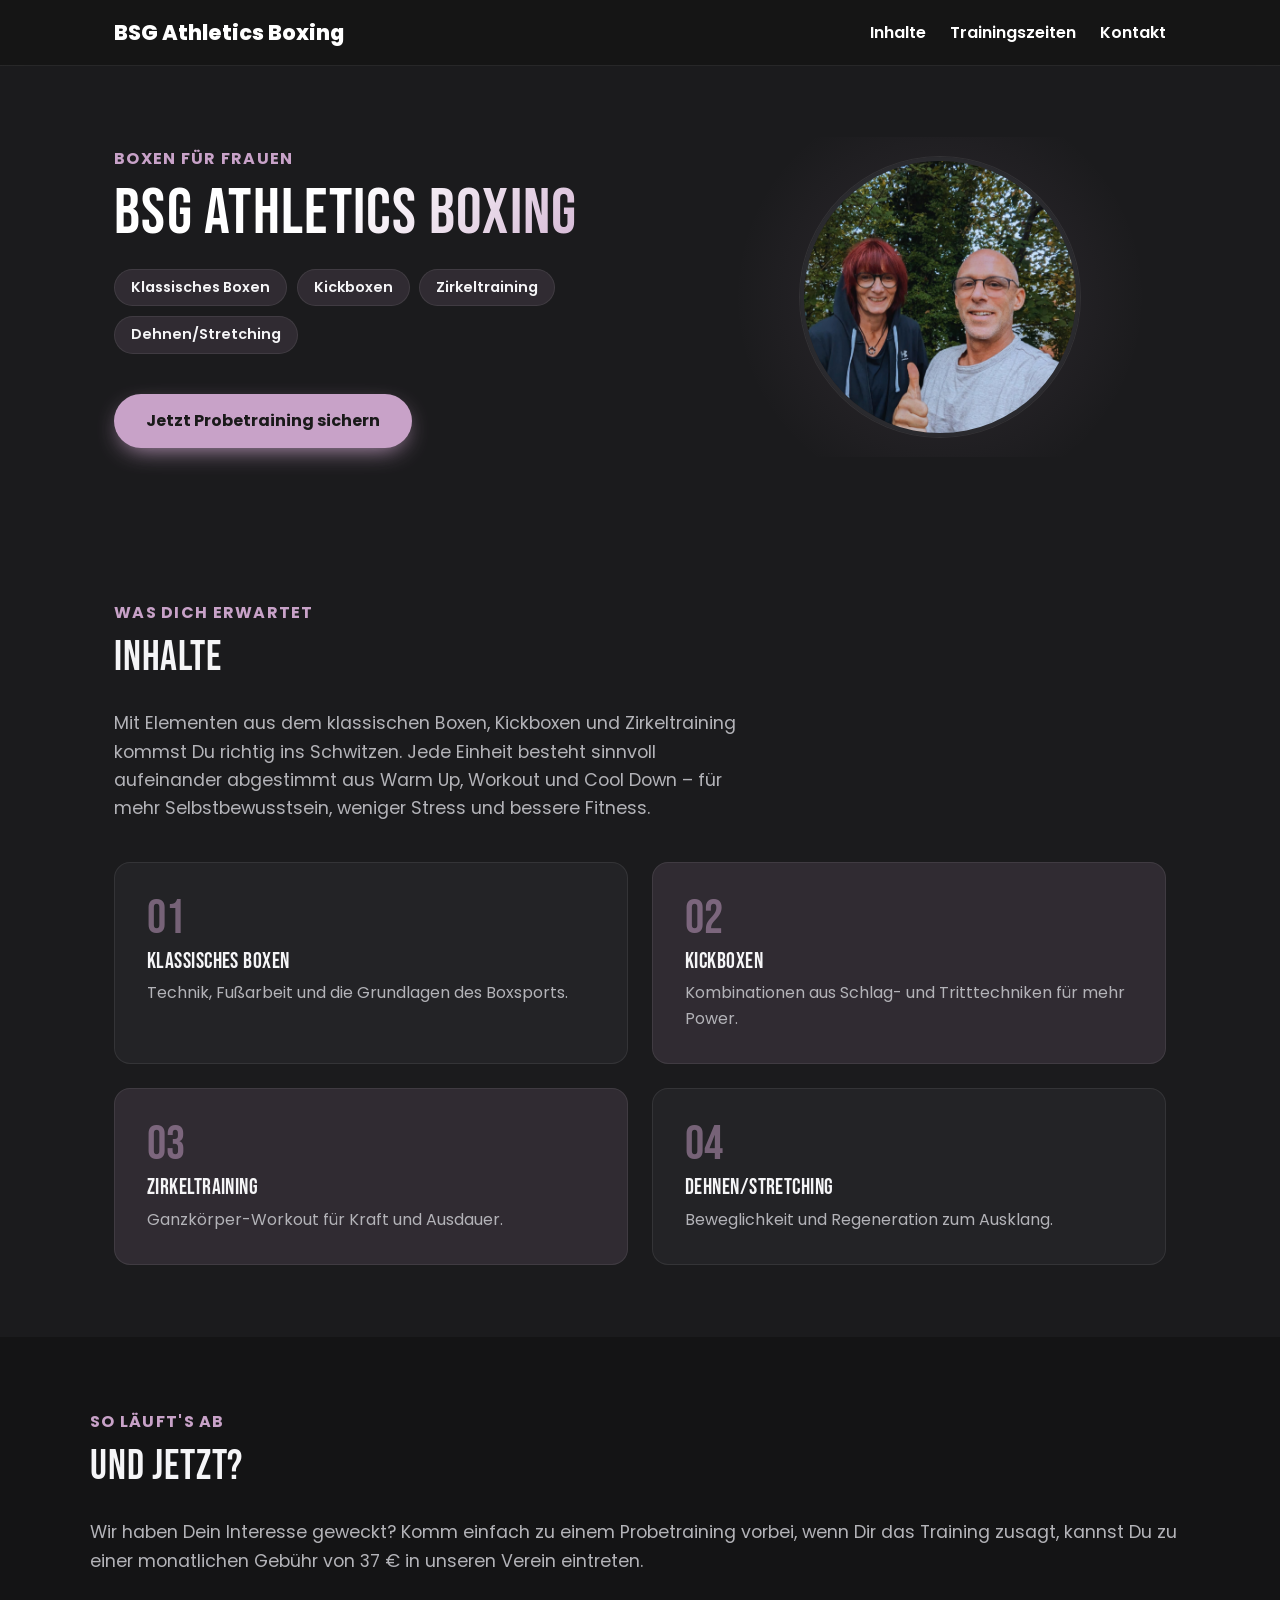
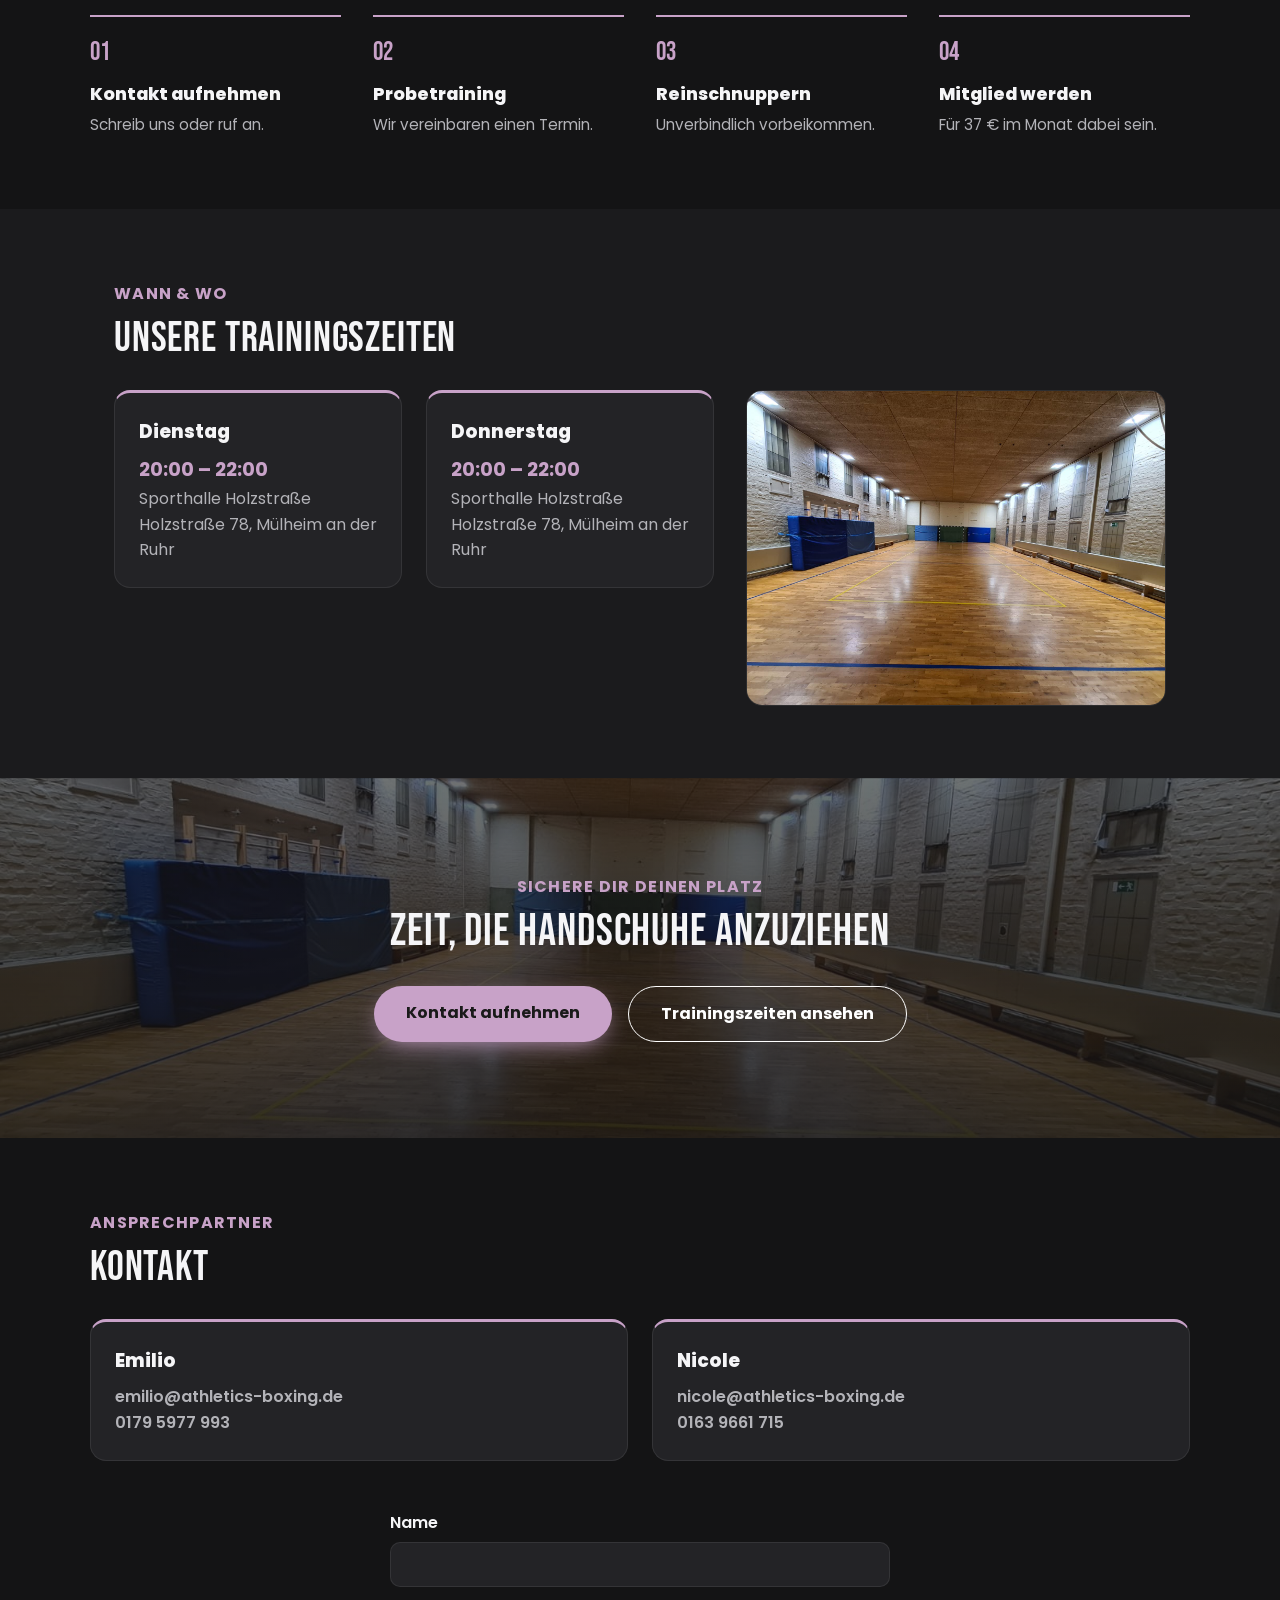
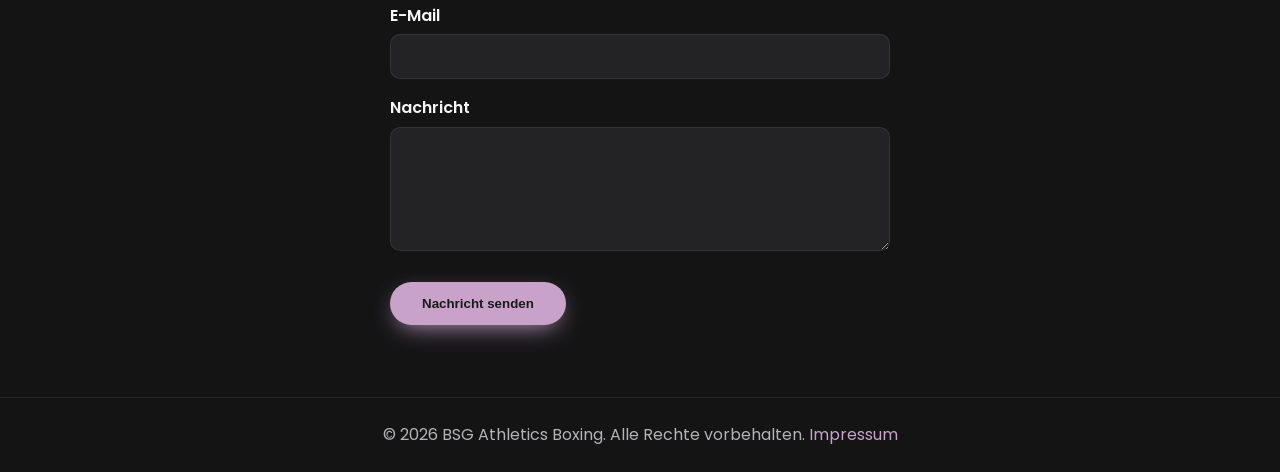
==== commit c247d934: "Show club email addresses instead of personal ones Use emilio@athletics-boxing.de and nicole@athleti" ====
--- a/index.html
+++ b/index.html
@@ -144,12 +144,12 @@
     <div class="info-grid">
       <div class="info-card">
         <h3>Emilio</h3>
-        <p><a href="mailto:e.cervinosantarelli@gmail.com">e.cervinosantarelli@gmail.com</a></p>
+        <p><a href="mailto:emilio@athletics-boxing.de">emilio@athletics-boxing.de</a></p>
         <p><a href="tel:+491795977993">0179 5977 993</a></p>
       </div>
       <div class="info-card">
         <h3>Nicole</h3>
-        <p><a href="mailto:n.czirr@arcor.de">n.czirr@arcor.de</a></p>
+        <p><a href="mailto:nicole@athletics-boxing.de">nicole@athletics-boxing.de</a></p>
         <p><a href="tel:+491639661715">0163 9661 715</a></p>
       </div>
     </div>
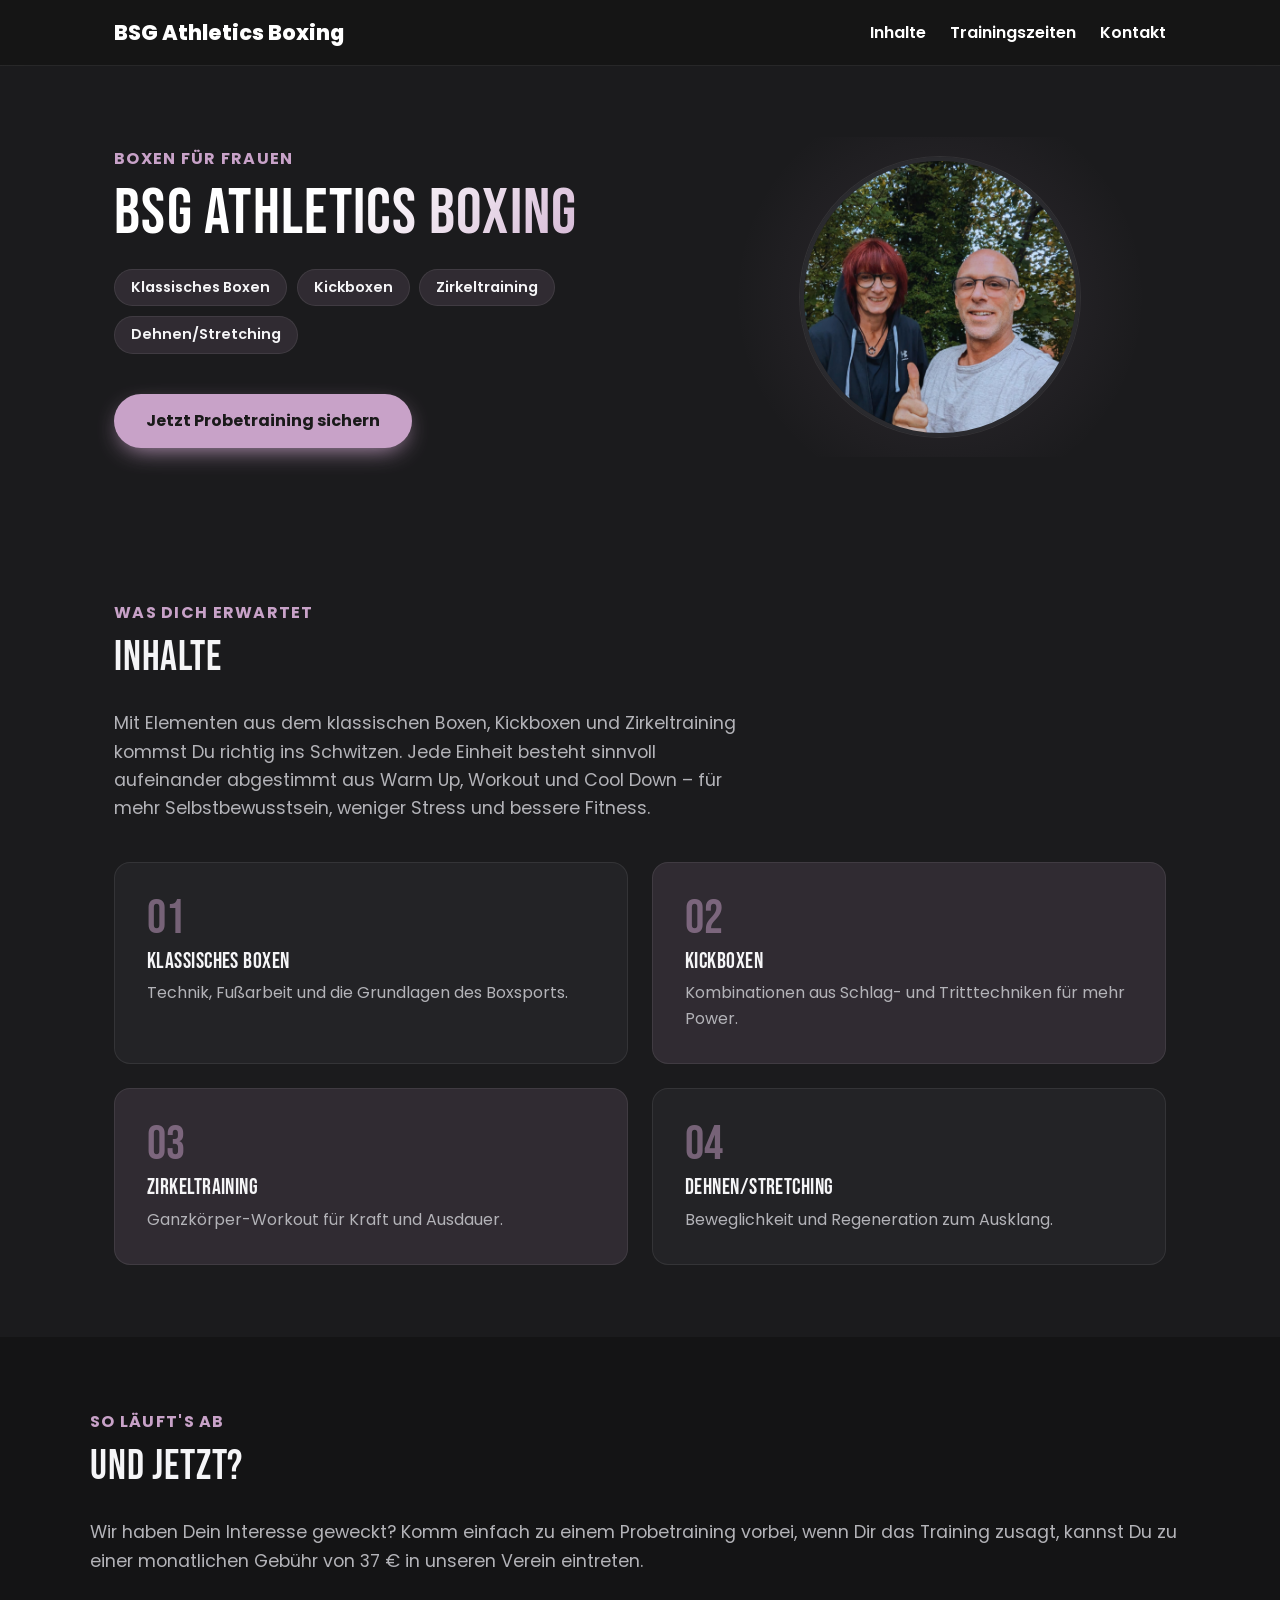
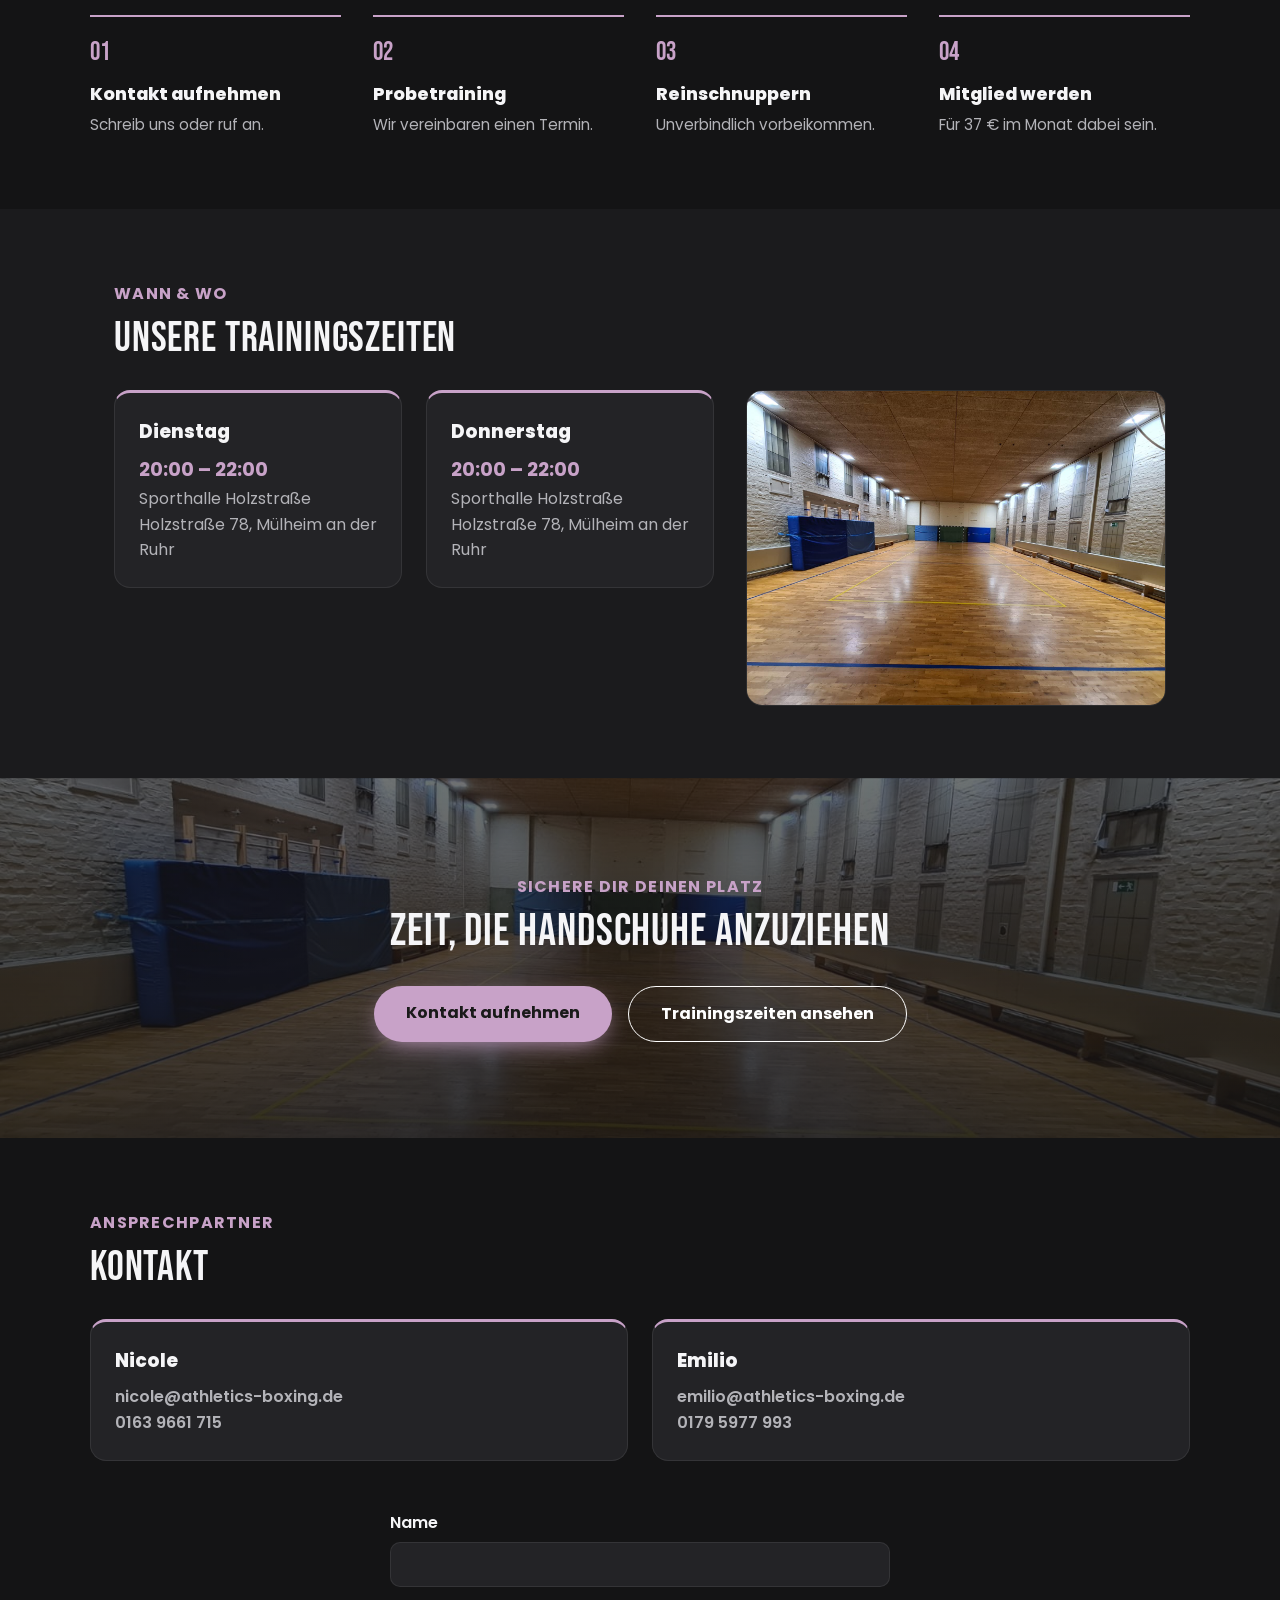
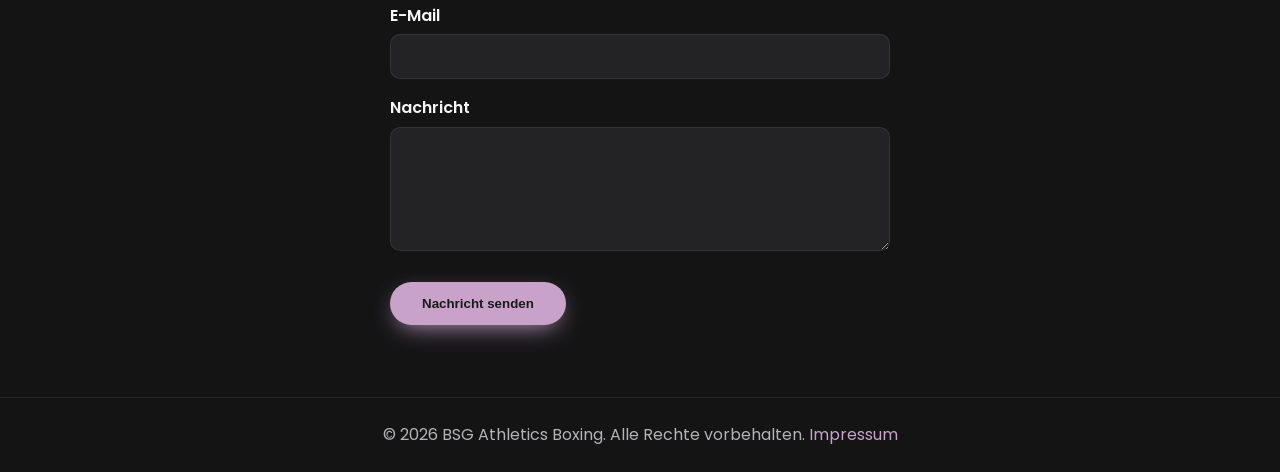
==== commit eacc6721: "Show Nicole before Emilio in contact section Co-Authored-By: Claude Sonnet 5 <noreply@anthropic.com>" ====
--- a/index.html
+++ b/index.html
@@ -143,23 +143,27 @@
     <h2 class="display">Kontakt</h2>
     <div class="info-grid">
       <div class="info-card">
+        <h3>Nicole</h3>
+        <p><a href="mailto:nicole@athletics-boxing.de">nicole@athletics-boxing.de</a></p>
+        <p><a href="tel:+491639661715">0163 9661 715</a></p>
+      </div>
+      <div class="info-card">
         <h3>Emilio</h3>
         <p><a href="mailto:emilio@athletics-boxing.de">emilio@athletics-boxing.de</a></p>
         <p><a href="tel:+491795977993">0179 5977 993</a></p>
       </div>
-      <div class="info-card">
-        <h3>Nicole</h3>
-        <p><a href="mailto:nicole@athletics-boxing.de">nicole@athletics-boxing.de</a></p>
-        <p><a href="tel:+491639661715">0163 9661 715</a></p>
-      </div>
     </div>
 
-    <form class="contact-form">
+    <form class="contact-form" action="https://formspree.io/nicole@athletics-boxing.de" method="POST">
+      <input type="hidden" name="_subject" value="Neue Nachricht über die Webseite">
+      <input type="hidden" name="_next" value="https://athletics-boxing.de/#kontakt">
+      <input type="text" name="_gotcha" style="display:none" tabindex="-1" autocomplete="off">
+
       <label for="name">Name</label>
       <input type="text" id="name" name="name" required>
 
       <label for="email">E-Mail</label>
-      <input type="email" id="email" name="email" required>
+      <input type="email" id="email" name="_replyto" required>
 
       <label for="nachricht">Nachricht</label>
       <textarea id="nachricht" name="nachricht" rows="5" required></textarea>
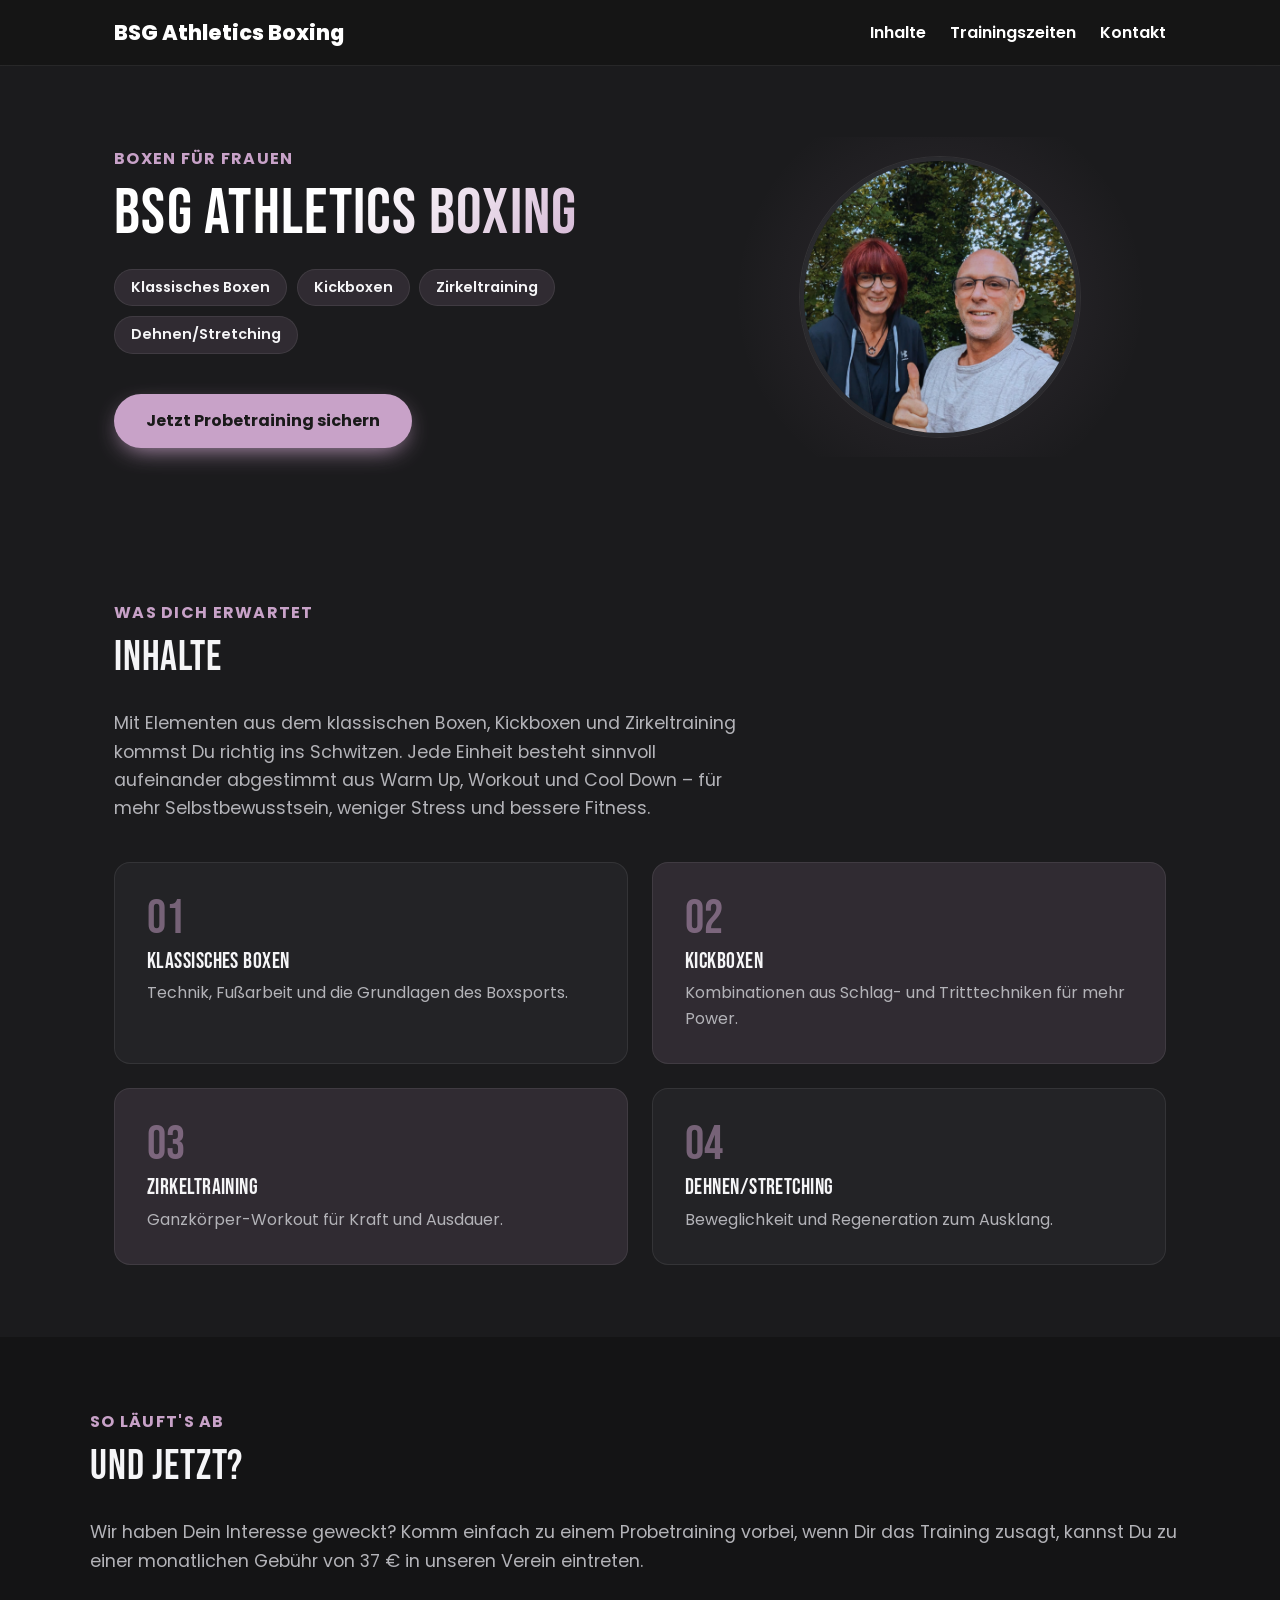
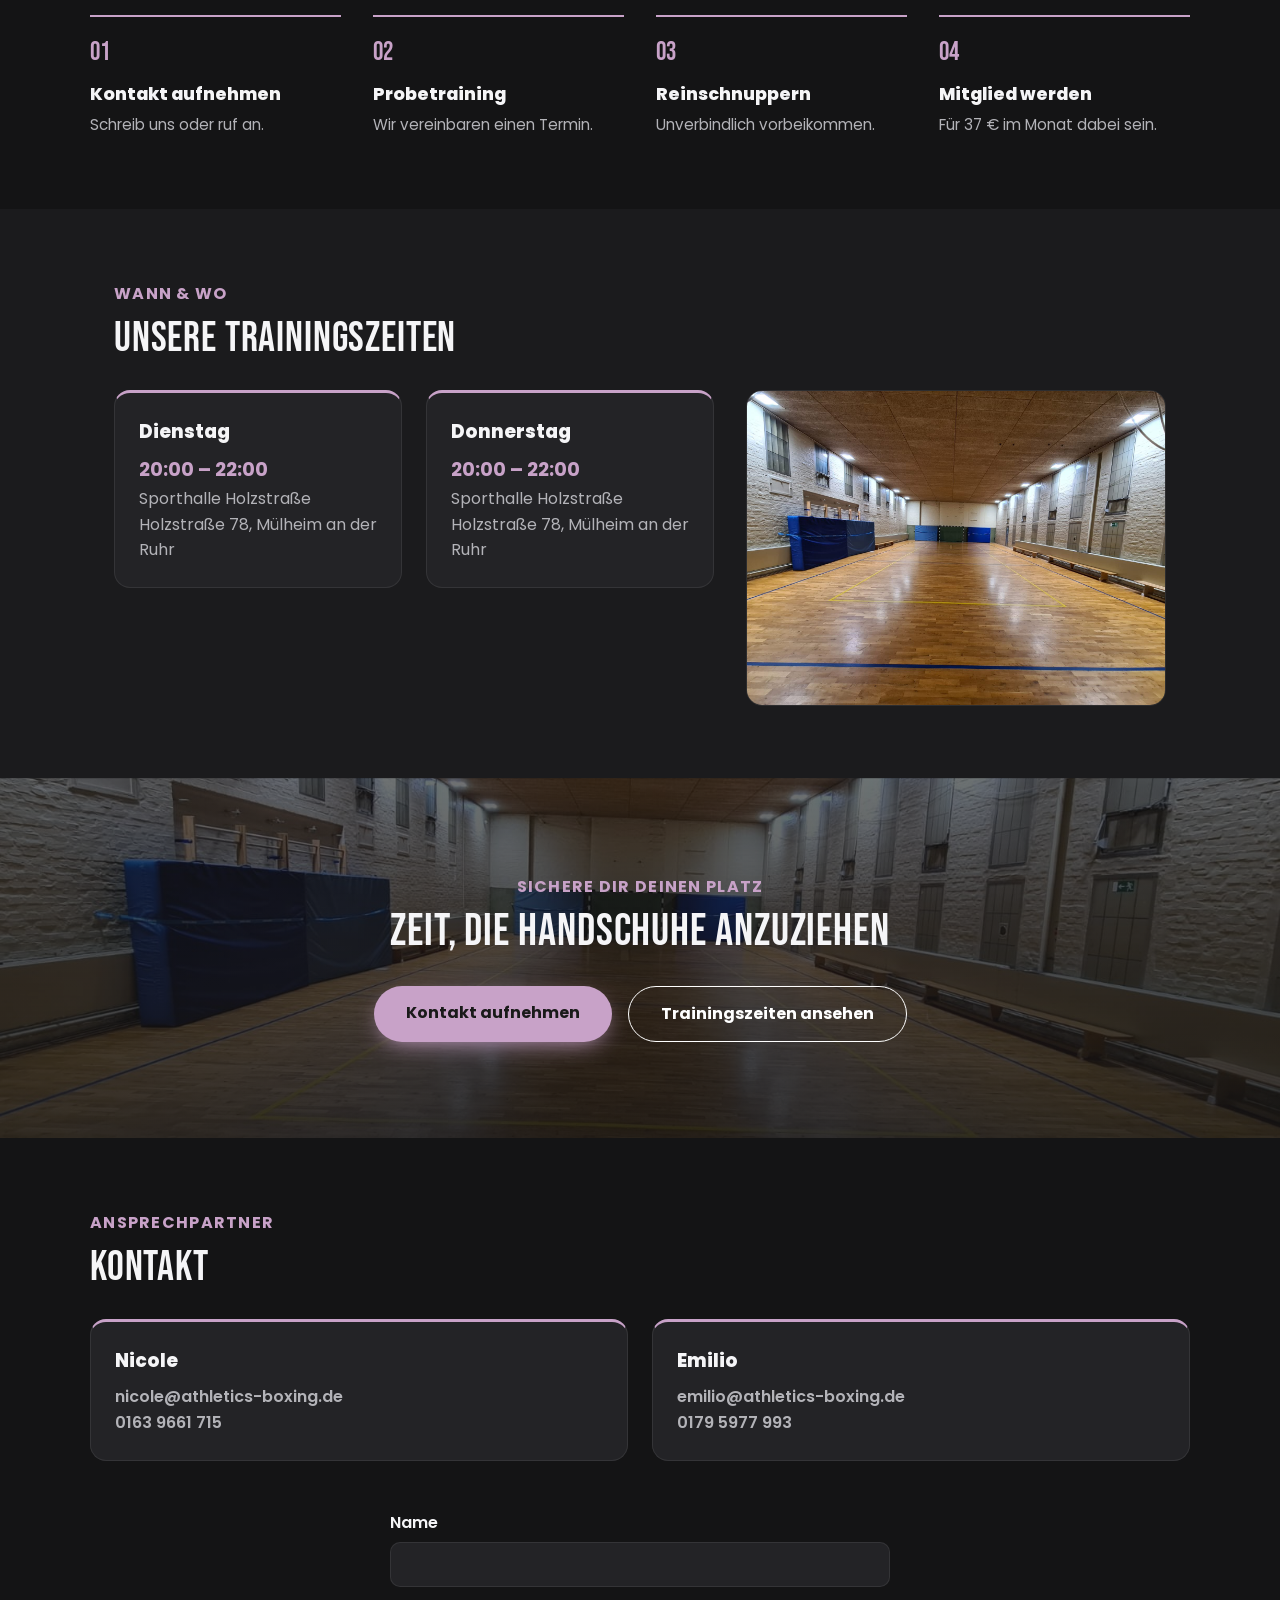
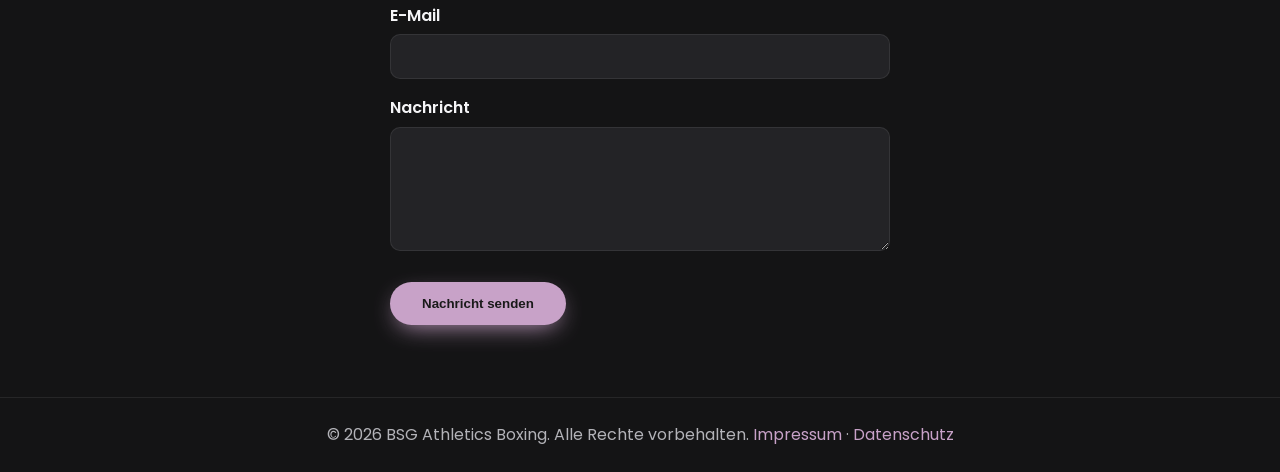
==== commit 3bb46f1e: "Self-host fonts and add Datenschutzerklärung page Serve Bebas Neue and Poppins from the site itself " ====
--- a/index.html
+++ b/index.html
@@ -4,9 +4,7 @@
   <meta charset="UTF-8">
   <meta name="viewport" content="width=device-width, initial-scale=1.0">
   <title>BSG Athletics Boxing – Boxen für Frauen in Mülheim an der Ruhr</title>
-  <link rel="preconnect" href="https://fonts.googleapis.com">
-  <link rel="preconnect" href="https://fonts.gstatic.com" crossorigin>
-  <link href="https://fonts.googleapis.com/css2?family=Bebas+Neue&family=Poppins:wght@400;600;700;800&display=swap" rel="stylesheet">
+  <link rel="stylesheet" href="css/fonts.css">
   <link rel="stylesheet" href="css/style.css">
 </head>
 <body>
@@ -173,7 +171,7 @@
   </section>
 
   <footer class="site-footer">
-    <p>&copy; 2026 BSG Athletics Boxing. Alle Rechte vorbehalten. <a href="impressum.html">Impressum</a></p>
+    <p>&copy; 2026 BSG Athletics Boxing. Alle Rechte vorbehalten. <a href="impressum.html">Impressum</a> · <a href="datenschutz.html">Datenschutz</a></p>
   </footer>
 
   <script src="js/script.js"></script>
--- a/css/fonts.css
+++ b/css/fonts.css
@@ -0,0 +1,39 @@
+@font-face {
+  font-family: 'Bebas Neue';
+  font-style: normal;
+  font-weight: 400;
+  font-display: swap;
+  src: url('../fonts/bebasneue-400.woff2') format('woff2');
+}
+
+@font-face {
+  font-family: 'Poppins';
+  font-style: normal;
+  font-weight: 400;
+  font-display: swap;
+  src: url('../fonts/poppins-400.woff2') format('woff2');
+}
+
+@font-face {
+  font-family: 'Poppins';
+  font-style: normal;
+  font-weight: 600;
+  font-display: swap;
+  src: url('../fonts/poppins-600.woff2') format('woff2');
+}
+
+@font-face {
+  font-family: 'Poppins';
+  font-style: normal;
+  font-weight: 700;
+  font-display: swap;
+  src: url('../fonts/poppins-700.woff2') format('woff2');
+}
+
+@font-face {
+  font-family: 'Poppins';
+  font-style: normal;
+  font-weight: 800;
+  font-display: swap;
+  src: url('../fonts/poppins-800.woff2') format('woff2');
+}
--- a/css/style.css
+++ b/css/style.css
@@ -236,6 +236,21 @@
   margin-right: auto;
 }
 
+.legal-content h3 {
+  margin-top: 2rem;
+  margin-bottom: 0.75rem;
+  font-size: 1.3rem;
+}
+
+.legal-content h3:first-of-type {
+  margin-top: 0;
+}
+
+.legal-content p {
+  max-width: 700px;
+  margin-bottom: 1rem;
+}
+
 .highlight-box {
   background: var(--color-surface);
   border: 1px solid var(--color-border);
